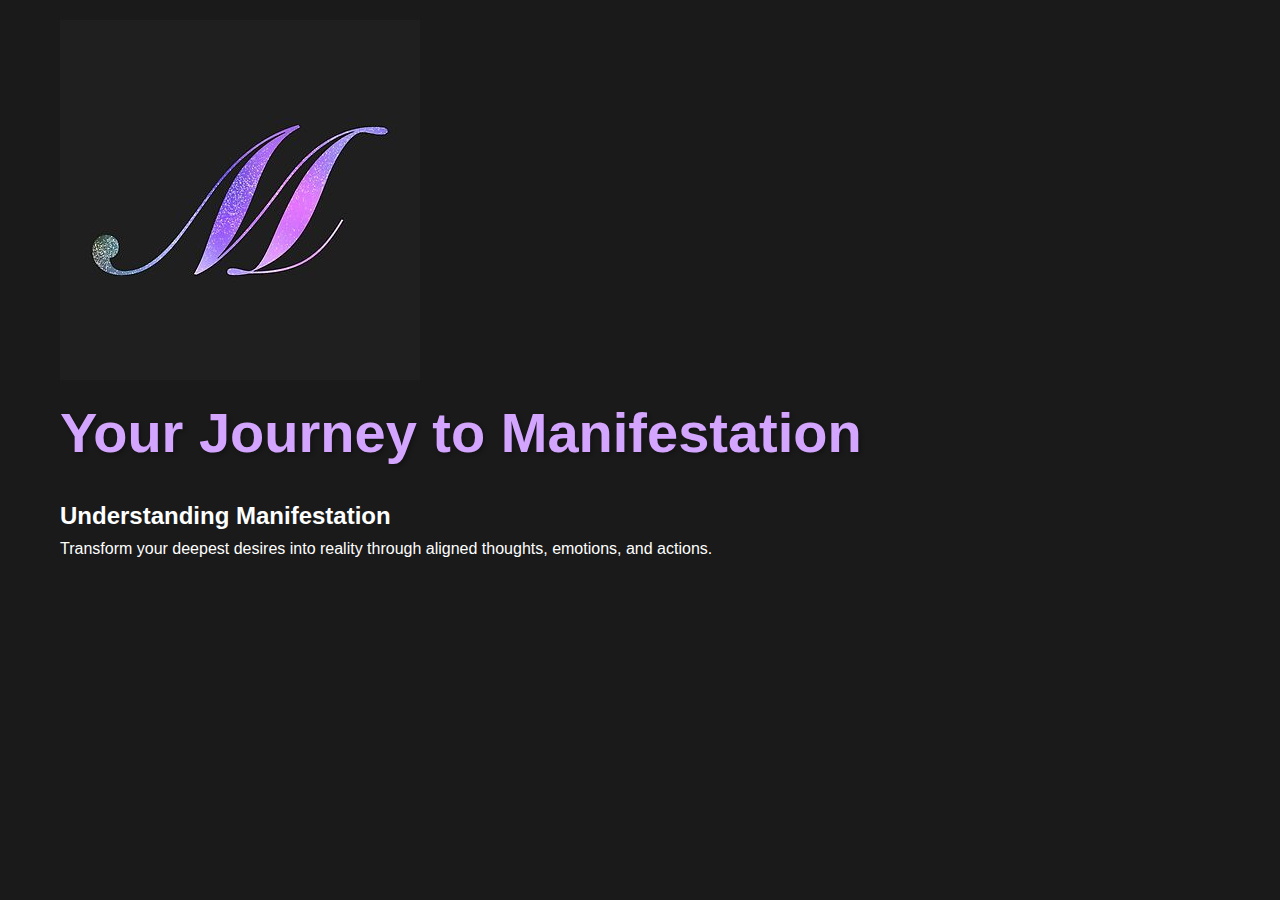
==== manifestation-guide.html @ c3dd140d "Create manifestation-guide.html" ====
<!DOCTYPE html>
<html lang="en">
<head>
    <meta charset="UTF-8">
    <meta name="viewport" content="width=device-width, initial-scale=1.0">
    <title>Manifestation Guide | Mindshift</title>
    <link rel="stylesheet" href="styles.css">
</head>
<body>
    <div class="container guide-container">
        <nav>
            <a href="index.html"><img src="logo.png" alt="Mindshift Logo" class="logo-small"></a>
        </nav>
        <main class="guide-content">
            <h1>Your Journey to Manifestation</h1>
            <div class="guide-sections">
                <section>
                    <h2>Understanding Manifestation</h2>
                    <p>Transform your deepest desires into reality through aligned thoughts, emotions, and actions.</p>
                </section>
            </div>
        </main>
    </div>
</body>
</html>
---- styles.css ----
:root {
    --primary-color: #d4a5ff;
    --secondary-color: #b38bff;
    --dark-bg: #1a1a1a;
    --text-color: #ffffff;
}

* {
    margin: 0;
    padding: 0;
    box-sizing: border-box;
}

body {
    font-family: 'Arial', sans-serif;
    background-color: var(--dark-bg);
    color: var(--text-color);
    line-height: 1.6;
}

.container {
    max-width: 1200px;
    margin: 0 auto;
    padding: 20px;
}

header {
    text-align: center;
    padding: 20px 0;
}

.logo {
    width: 120px;
    height: auto;
    transition: transform 0.3s ease;
}

.logo:hover {
    transform: scale(1.1);
}

.hero-section {
    position: relative;
    text-align: center;
    margin-top: 40px;
}

.banner {
    width: 100%;
    max-width: 1000px;
    border-radius: 15px;
    box-shadow: 0 4px 20px rgba(212, 165, 255, 0.3);
}

.hero-content {
    margin-top: 40px;
}

h1 {
    font-size: 3.5em;
    color: var(--primary-color);
    margin-bottom: 20px;
    text-shadow: 2px 2px 4px rgba(0, 0, 0, 0.3);
}

.tagline {
    font-size: 1.8em;
    color: var(--secondary-color);
    margin-bottom: 30px;
}

#cta-button {
    background: linear-gradient(135deg, var(--primary-color), var(--secondary-color));
    color: var(--dark-bg);
    border: none;
    padding: 15px 40px;
    font-size: 1.2em;
    border-radius: 25px;
    cursor: pointer;
    transition: all 0.3s ease;
    box-shadow: 0 4px 15px rgba(212, 165, 255, 0.4);
}

#cta-button:hover {
    transform: translateY(-3px);
    box-shadow: 0 6px 20px rgba(212, 165, 255, 0.6);
}

@media (max-width: 768px) {
    h1 {
        font-size: 2.5em;
    }
    
    .tagline {
        font-size: 1.4em;
    }
    
    #cta-button {
        padding: 12px 30px;
        font-size: 1em;
    }
}
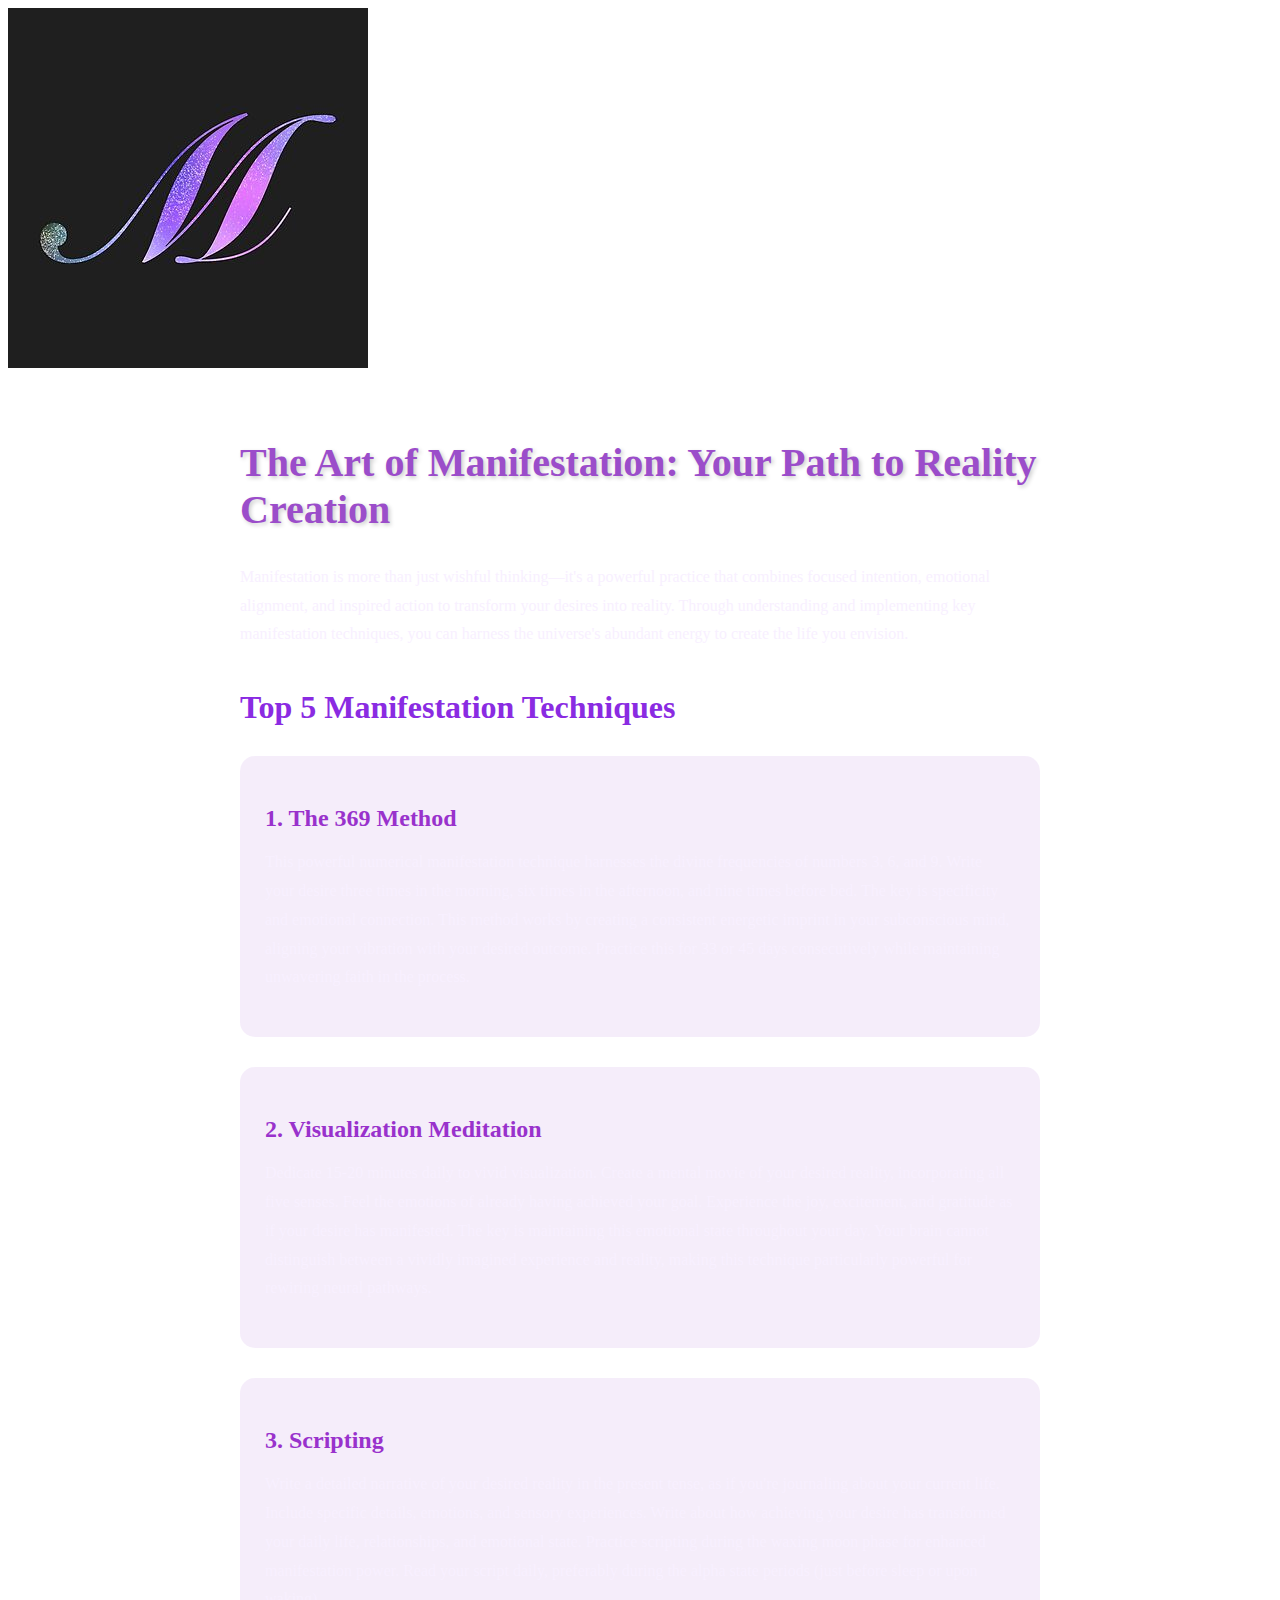
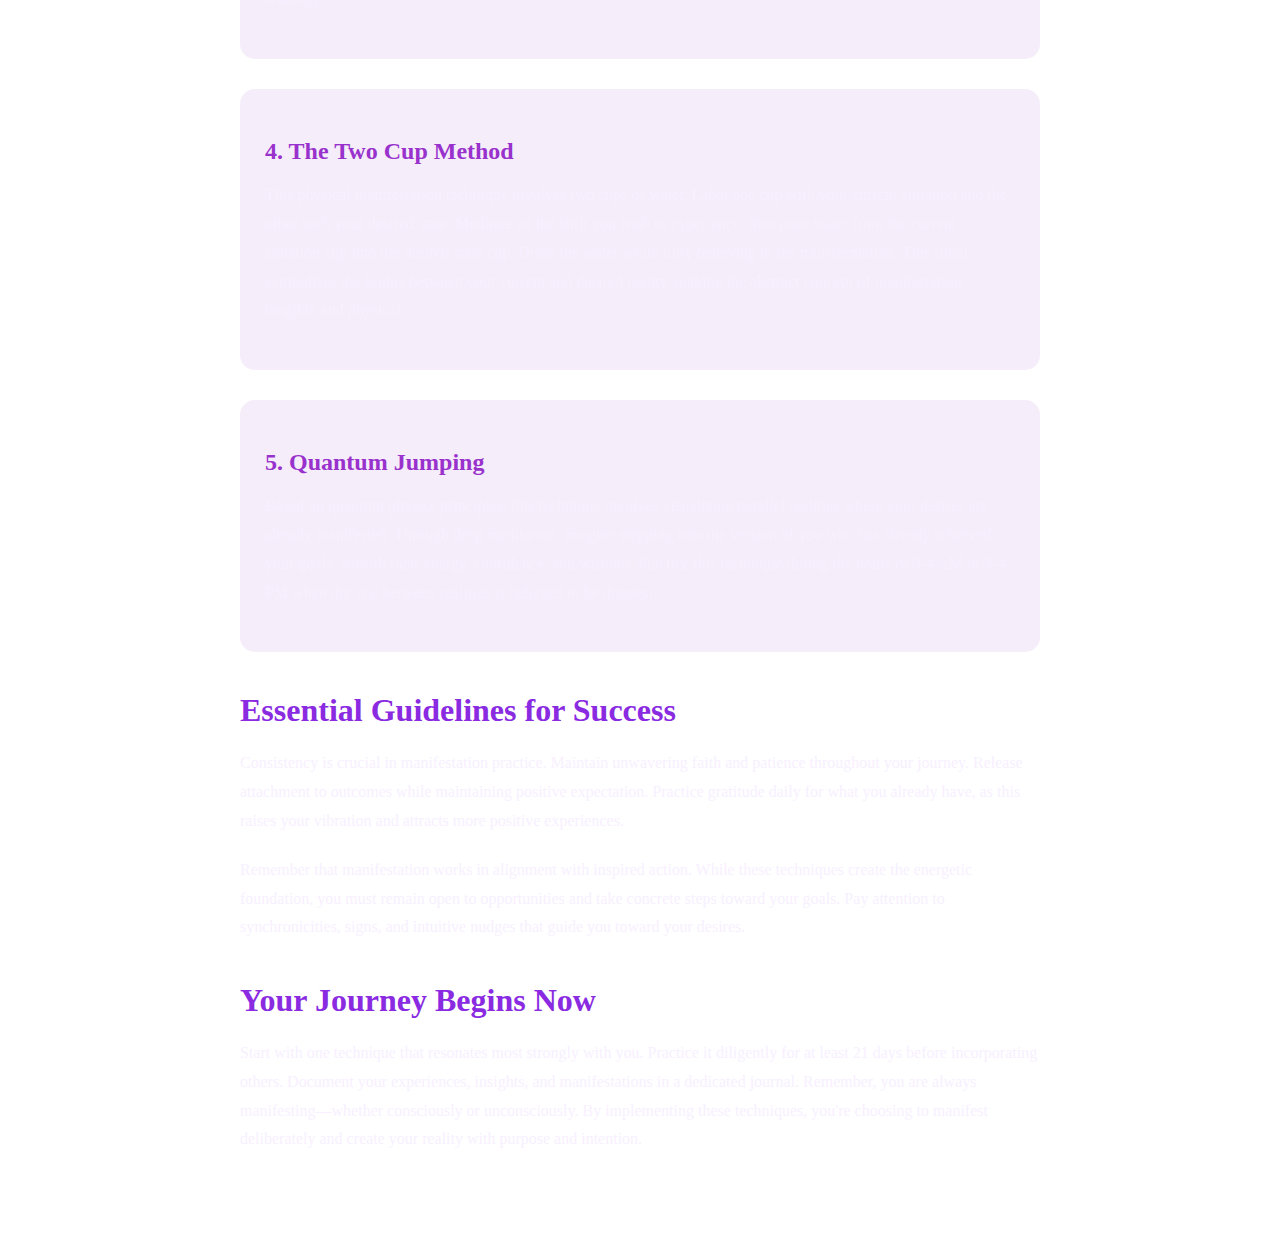
==== commit 04511e3e: "Update manifestation-guide.html" ====
--- a/manifestation-guide.html
+++ b/manifestation-guide.html
@@ -12,13 +12,52 @@
             <a href="index.html"><img src="logo.png" alt="Mindshift Logo" class="logo-small"></a>
         </nav>
         <main class="guide-content">
-            <h1>Your Journey to Manifestation</h1>
-            <div class="guide-sections">
-                <section>
-                    <h2>Understanding Manifestation</h2>
-                    <p>Transform your deepest desires into reality through aligned thoughts, emotions, and actions.</p>
-                </section>
-            </div>
+            <h1>The Art of Manifestation: Your Path to Reality Creation</h1>
+
+            <section class="intro">
+                <p>Manifestation is more than just wishful thinking—it's a powerful practice that combines focused intention, emotional alignment, and inspired action to transform your desires into reality. Through understanding and implementing key manifestation techniques, you can harness the universe's abundant energy to create the life you envision.</p>
+            </section>
+
+            <section class="techniques">
+                <h2>Top 5 Manifestation Techniques</h2>
+
+                <div class="technique">
+                    <h3>1. The 369 Method</h3>
+                    <p>This powerful numerical manifestation technique harnesses the divine frequencies of numbers 3, 6, and 9. Write your desire three times in the morning, six times in the afternoon, and nine times before bed. The key is specificity and emotional connection. This method works by creating a consistent energetic imprint in your subconscious mind, aligning your vibration with your desired outcome. Practice this for 33 or 45 days consecutively while maintaining unwavering faith in the process.</p>
+                </div>
+
+                <div class="technique">
+                    <h3>2. Visualization Meditation</h3>
+                    <p>Dedicate 15-20 minutes daily to vivid visualization. Create a mental movie of your desired reality, incorporating all five senses. Feel the emotions of already having achieved your goal. Experience the joy, excitement, and gratitude as if your desire has manifested. The key is maintaining this emotional state throughout your day. Your brain cannot distinguish between a vividly imagined experience and reality, making this technique particularly powerful for rewiring neural pathways.</p>
+                </div>
+
+                <div class="technique">
+                    <h3>3. Scripting</h3>
+                    <p>Write a detailed narrative of your desired reality in the present tense, as if you're journaling about your current life. Include specific details, emotions, and sensory experiences. Write about how achieving your desire has transformed your daily life, relationships, and emotional state. Practice scripting during the waxing moon phase for enhanced manifestation power. Read your script daily, preferably during the alpha state periods (just before sleep or upon waking).</p>
+                </div>
+
+                <div class="technique">
+                    <h3>4. The Two Cup Method</h3>
+                    <p>This physical manifestation technique involves two cups of water. Label one cup with your current situation and the other with your desired state. Meditate on the shift you wish to experience, then pour water from the current situation cup into the desired state cup. Drink the water while fully believing in the transformation. This ritual symbolizes the bridge between your current and desired reality, making the abstract concept of manifestation tangible and physical.</p>
+                </div>
+
+                <div class="technique">
+                    <h3>5. Quantum Jumping</h3>
+                    <p>Based on quantum physics principles, this technique involves visualizing parallel realities where your desires are already manifested. Through deep meditation, imagine stepping into the version of you who has already achieved your goals. Absorb their energy, confidence, and wisdom. Practice this technique during the hours of 3-4 AM or 3-4 PM when the veil between realities is believed to be thinnest.</p>
+                </div>
+            </section>
+
+            <section class="implementation">
+                <h2>Essential Guidelines for Success</h2>
+                <p>Consistency is crucial in manifestation practice. Maintain unwavering faith and patience throughout your journey. Release attachment to outcomes while maintaining positive expectation. Practice gratitude daily for what you already have, as this raises your vibration and attracts more positive experiences.</p>
+
+                <p>Remember that manifestation works in alignment with inspired action. While these techniques create the energetic foundation, you must remain open to opportunities and take concrete steps toward your goals. Pay attention to synchronicities, signs, and intuitive nudges that guide you toward your desires.</p>
+            </section>
+
+            <section class="conclusion">
+                <h2>Your Journey Begins Now</h2>
+                <p>Start with one technique that resonates most strongly with you. Practice it diligently for at least 21 days before incorporating others. Document your experiences, insights, and manifestations in a dedicated journal. Remember, you are always manifesting—whether consciously or unconsciously. By implementing these techniques, you're choosing to manifest deliberately and create your reality with purpose and intention.</p>
+            </section>
         </main>
     </div>
 </body>
--- a/styles.css
+++ b/styles.css
@@ -1,102 +1,47 @@
-:root {
-    --primary-color: #d4a5ff;
-    --secondary-color: #b38bff;
-    --dark-bg: #1a1a1a;
-    --text-color: #ffffff;
+.guide-content {
+    max-width: 800px;
+    margin: 0 auto;
+    padding: 40px 20px;
 }
 
-* {
-    margin: 0;
-    padding: 0;
-    box-sizing: border-box;
+.guide-content h1 {
+    color: #9b4dca; /* Deep purple for main heading */
+    font-size: 2.5em;
+    margin-bottom: 30px;
+    text-shadow: 2px 2px 4px rgba(0, 0, 0, 0.2);
 }
 
-body {
-    font-family: 'Arial', sans-serif;
-    background-color: var(--dark-bg);
-    color: var(--text-color);
-    line-height: 1.6;
+.guide-content h2 {
+    color: #8a2be2; /* Deeper purple for section headings */
+    font-size: 2em;
+    margin: 40px 0 20px;
 }
 
-.container {
-    max-width: 1200px;
-    margin: 0 auto;
-    padding: 20px;
+.technique h3 {
+    color: #9932cc; /* Rich purple for technique headings */
+    font-size: 1.5em;
+    margin-bottom: 15px;
 }
 
-header {
-    text-align: center;
-    padding: 20px 0;
+.guide-content p {
+    color: #f8f0ff; /* Very light purple-white for main text */
+    line-height: 1.8;
+    margin-bottom: 20px;
 }
 
-.logo {
-    width: 120px;
-    height: auto;
+.technique {
+    background: rgba(155, 77, 202, 0.1); /* Light purple background */
+    border-radius: 15px;
+    padding: 25px;
+    margin: 30px 0;
     transition: transform 0.3s ease;
 }
 
-.logo:hover {
-    transform: scale(1.1);
+.technique:hover {
+    transform: translateX(10px);
+    background: rgba(155, 77, 202, 0.15); /* Slightly darker on hover */
 }
 
-.hero-section {
-    position: relative;
-    text-align: center;
-    margin-top: 40px;
+section {
+    margin-bottom: 40px;
 }
-
-.banner {
-    width: 100%;
-    max-width: 1000px;
-    border-radius: 15px;
-    box-shadow: 0 4px 20px rgba(212, 165, 255, 0.3);
-}
-
-.hero-content {
-    margin-top: 40px;
-}
-
-h1 {
-    font-size: 3.5em;
-    color: var(--primary-color);
-    margin-bottom: 20px;
-    text-shadow: 2px 2px 4px rgba(0, 0, 0, 0.3);
-}
-
-.tagline {
-    font-size: 1.8em;
-    color: var(--secondary-color);
-    margin-bottom: 30px;
-}
-
-#cta-button {
-    background: linear-gradient(135deg, var(--primary-color), var(--secondary-color));
-    color: var(--dark-bg);
-    border: none;
-    padding: 15px 40px;
-    font-size: 1.2em;
-    border-radius: 25px;
-    cursor: pointer;
-    transition: all 0.3s ease;
-    box-shadow: 0 4px 15px rgba(212, 165, 255, 0.4);
-}
-
-#cta-button:hover {
-    transform: translateY(-3px);
-    box-shadow: 0 6px 20px rgba(212, 165, 255, 0.6);
-}
-
-@media (max-width: 768px) {
-    h1 {
-        font-size: 2.5em;
-    }
-    
-    .tagline {
-        font-size: 1.4em;
-    }
-    
-    #cta-button {
-        padding: 12px 30px;
-        font-size: 1em;
-    }
-}
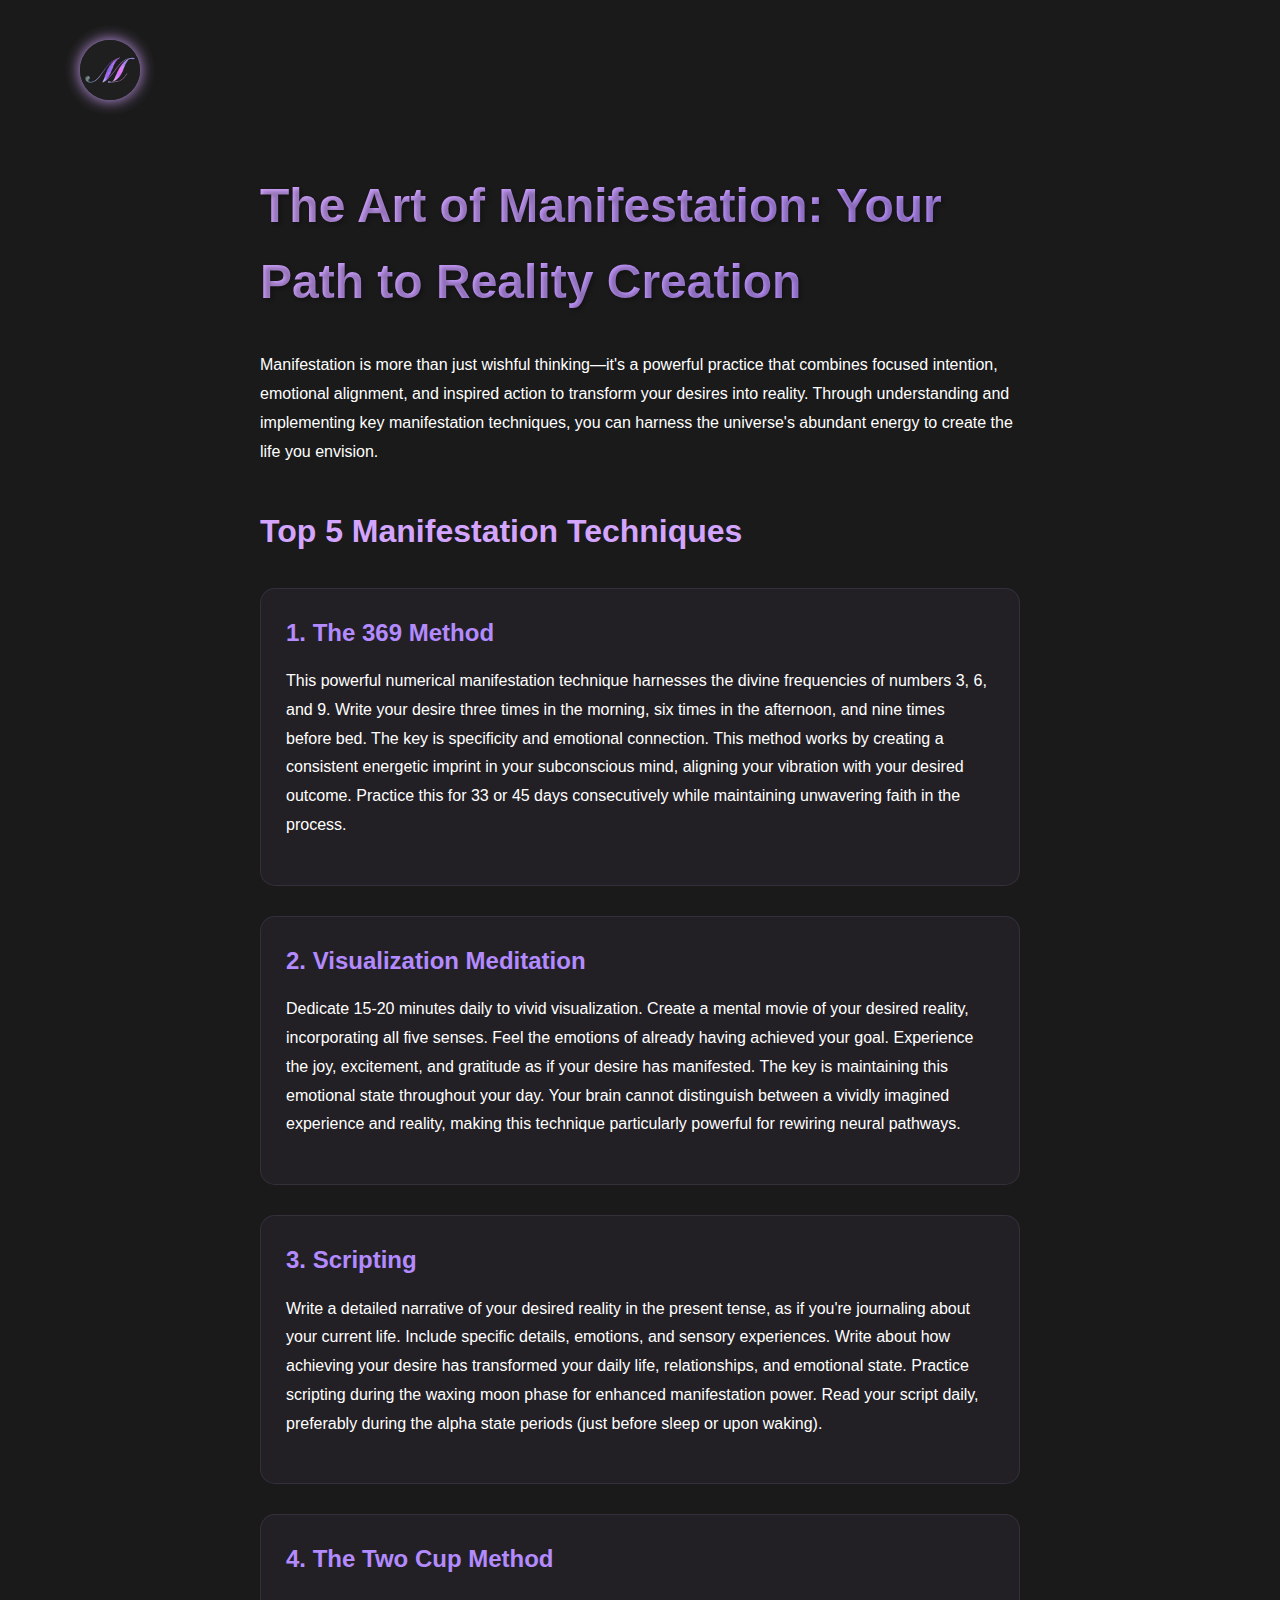
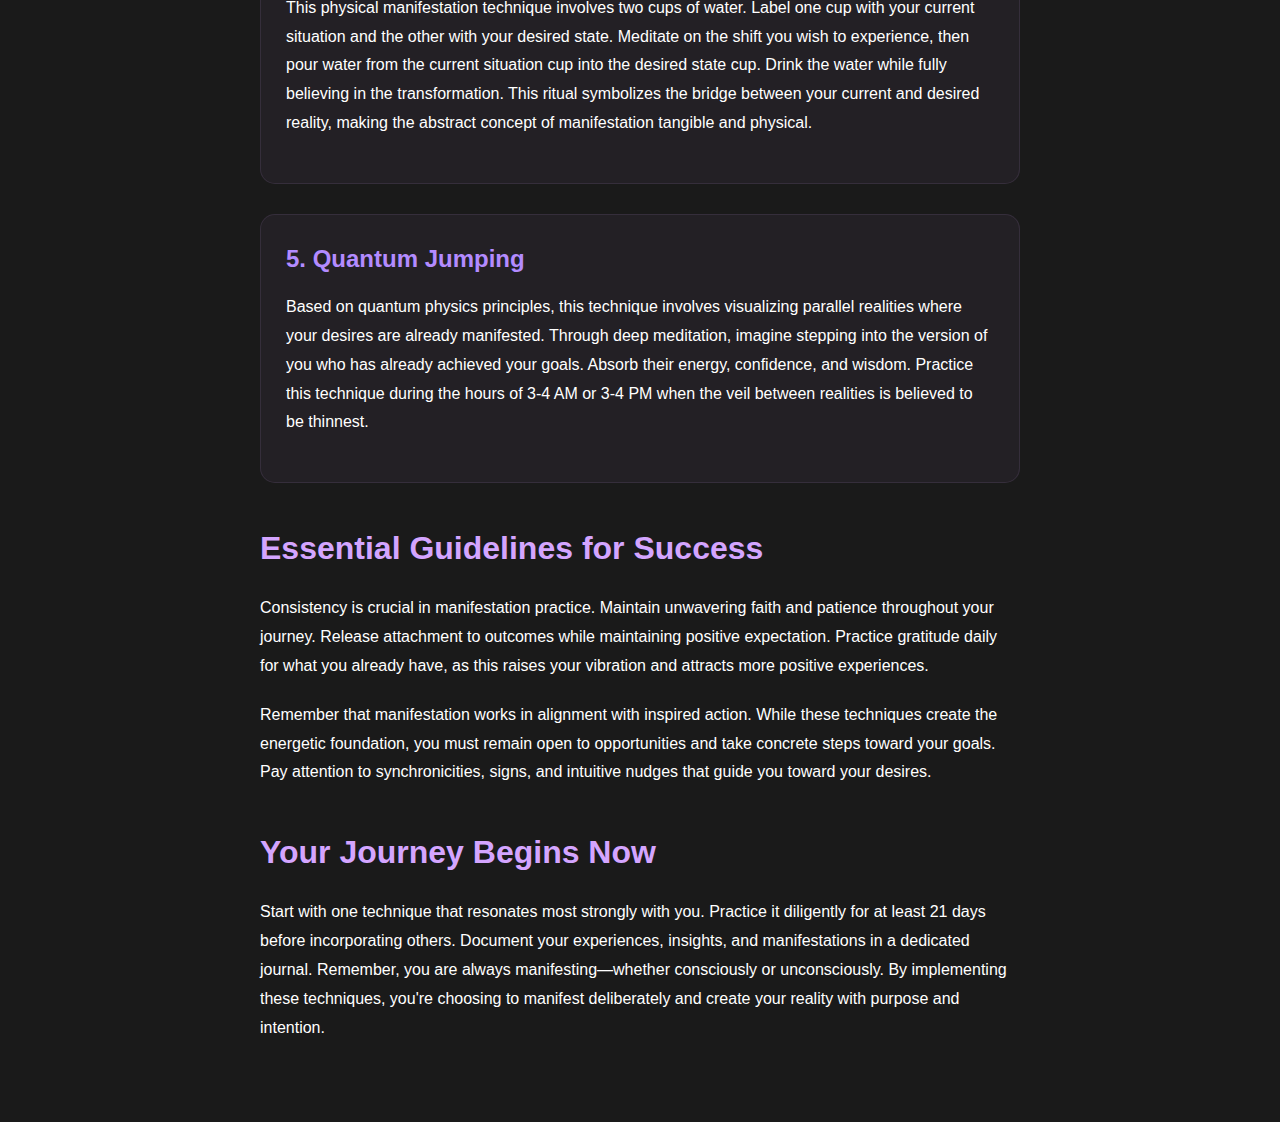
==== commit b9bab94b: "Update manifestation-guide.html" ====
--- a/manifestation-guide.html
+++ b/manifestation-guide.html
@@ -4,6 +4,7 @@
     <meta charset="UTF-8">
     <meta name="viewport" content="width=device-width, initial-scale=1.0">
     <title>Manifestation Guide | Mindshift</title>
+    <link rel="icon" type="image/x-icon" href="favicon.ico">
     <link rel="stylesheet" href="styles.css">
 </head>
 <body>
--- a/styles.css
+++ b/styles.css
@@ -1,3 +1,113 @@
+:root {
+    --primary-color: #d4a5ff;
+    --secondary-color: #b38bff;
+    --dark-bg: #1a1a1a;
+    --text-color: #ffffff;
+}
+
+* {
+    margin: 0;
+    padding: 0;
+    box-sizing: border-box;
+}
+
+body {
+    font-family: 'Arial', sans-serif;
+    background-color: var(--dark-bg);
+    color: var(--text-color);
+    line-height: 1.6;
+}
+
+.container {
+    max-width: 1200px;
+    margin: 0 auto;
+    padding: 20px;
+}
+
+header {
+    text-align: center;
+    padding: 20px 0;
+}
+
+.logo {
+    width: 120px;
+    height: auto;
+    transition: transform 0.3s ease;
+}
+
+.logo:hover {
+    transform: scale(1.1);
+}
+
+.hero-section {
+    position: relative;
+    text-align: center;
+    margin-top: 40px;
+}
+
+.banner {
+    width: 100%;
+    max-width: 1000px;
+    border-radius: 15px;
+    box-shadow: 0 4px 20px rgba(212, 165, 255, 0.3);
+}
+
+.hero-content {
+    margin-top: 40px;
+}
+
+h1 {
+    font-size: 3.5em;
+    color: var(--primary-color);
+    margin-bottom: 20px;
+    text-shadow: 2px 2px 4px rgba(0, 0, 0, 0.3);
+}
+
+.tagline {
+    font-size: 1.8em;
+    color: var(--secondary-color);
+    margin-bottom: 30px;
+}
+
+#cta-button {
+    background: linear-gradient(135deg, var(--primary-color), var(--secondary-color));
+    color: var(--dark-bg);
+    border: none;
+    padding: 15px 40px;
+    font-size: 1.2em;
+    border-radius: 25px;
+    cursor: pointer;
+    transition: all 0.3s ease;
+    box-shadow: 0 4px 15px rgba(212, 165, 255, 0.4);
+}
+
+#cta-button:hover {
+    transform: translateY(-3px);
+    box-shadow: 0 6px 20px rgba(212, 165, 255, 0.6);
+}
+
+@media (max-width: 768px) {
+    h1 {
+        font-size: 2.5em;
+    }
+    
+    .tagline {
+        font-size: 1.4em;
+    }
+    
+    #cta-button {
+        padding: 12px 30px;
+        font-size: 1em;
+    }
+}
+/* Add these styles to your existing CSS file */
+
+/* Guide page specific styles */
+.guide-container {
+    background-color: var(--dark-bg);
+    min-height: 100vh;
+}
+
 .guide-content {
     max-width: 800px;
     margin: 0 auto;
@@ -5,43 +115,104 @@
 }
 
 .guide-content h1 {
-    color: #9b4dca; /* Deep purple for main heading */
-    font-size: 2.5em;
+    font-size: 3em;
+    background: linear-gradient(135deg, var(--primary-color), var(--secondary-color));
+    -webkit-background-clip: text;
+    -webkit-text-fill-color: transparent;
     margin-bottom: 30px;
-    text-shadow: 2px 2px 4px rgba(0, 0, 0, 0.2);
+    text-shadow: 2px 2px 4px rgba(0, 0, 0, 0.3);
 }
 
 .guide-content h2 {
-    color: #8a2be2; /* Deeper purple for section headings */
+    color: var(--primary-color);
     font-size: 2em;
     margin: 40px 0 20px;
 }
 
-.technique h3 {
-    color: #9932cc; /* Rich purple for technique headings */
+.guide-content h3 {
+    color: var(--secondary-color);
     font-size: 1.5em;
     margin-bottom: 15px;
 }
 
 .guide-content p {
-    color: #f8f0ff; /* Very light purple-white for main text */
+    color: var(--text-color);
+    font-family: 'Quicksand', 'Arial', sans-serif;
     line-height: 1.8;
     margin-bottom: 20px;
 }
 
 .technique {
-    background: rgba(155, 77, 202, 0.1); /* Light purple background */
+    background: rgba(212, 165, 255, 0.05);
     border-radius: 15px;
     padding: 25px;
     margin: 30px 0;
     transition: transform 0.3s ease;
+    border: 1px solid rgba(212, 165, 255, 0.1);
 }
 
 .technique:hover {
     transform: translateX(10px);
-    background: rgba(155, 77, 202, 0.15); /* Slightly darker on hover */
-}
-
-section {
-    margin-bottom: 40px;
-}
+    background: rgba(212, 165, 255, 0.08);
+}
+
+.logo-small {
+    width: 60px;
+    height: 60px;
+    border-radius: 50%;
+    margin: 20px;
+    transition: transform 0.3s ease;
+    box-shadow: 0 0 15px var(--primary-color);
+}
+
+.logo-small:hover {
+    transform: scale(1.1);
+    box-shadow: 0 0 25px var(--secondary-color);
+}
+
+/* Add this in the head of your HTML for the girly font */
+@import url('https://fonts.googleapis.com/css2?family=Quicksand:wght@300;400;500;600&display=swap');
+
+/* Modified logo styles */
+.logo {
+    width: 120px;
+    height: 120px;
+    border-radius: 50%;
+    object-fit: cover;
+    transition: all 0.3s ease;
+    box-shadow: 0 0 20px var(--primary-color);
+    animation: logoGlow 2s infinite alternate;
+}
+
+.logo:hover {
+    transform: scale(1.1);
+    box-shadow: 0 0 30px var(--secondary-color);
+}
+
+/* Modified banner styles */
+.banner {
+    width: 100%;
+    max-width: 1000px;
+    border-radius: 15px;
+    box-shadow: 0 0 25px var(--primary-color);
+    animation: bannerGlow 2s infinite alternate;
+}
+
+/* Add these new animations */
+@keyframes logoGlow {
+    from {
+        box-shadow: 0 0 20px var(--primary-color);
+    }
+    to {
+        box-shadow: 0 0 35px var(--secondary-color);
+    }
+}
+
+@keyframes bannerGlow {
+    from {
+        box-shadow: 0 0 25px var(--primary-color);
+    }
+    to {
+        box-shadow: 0 0 40px var(--secondary-color);
+    }
+}
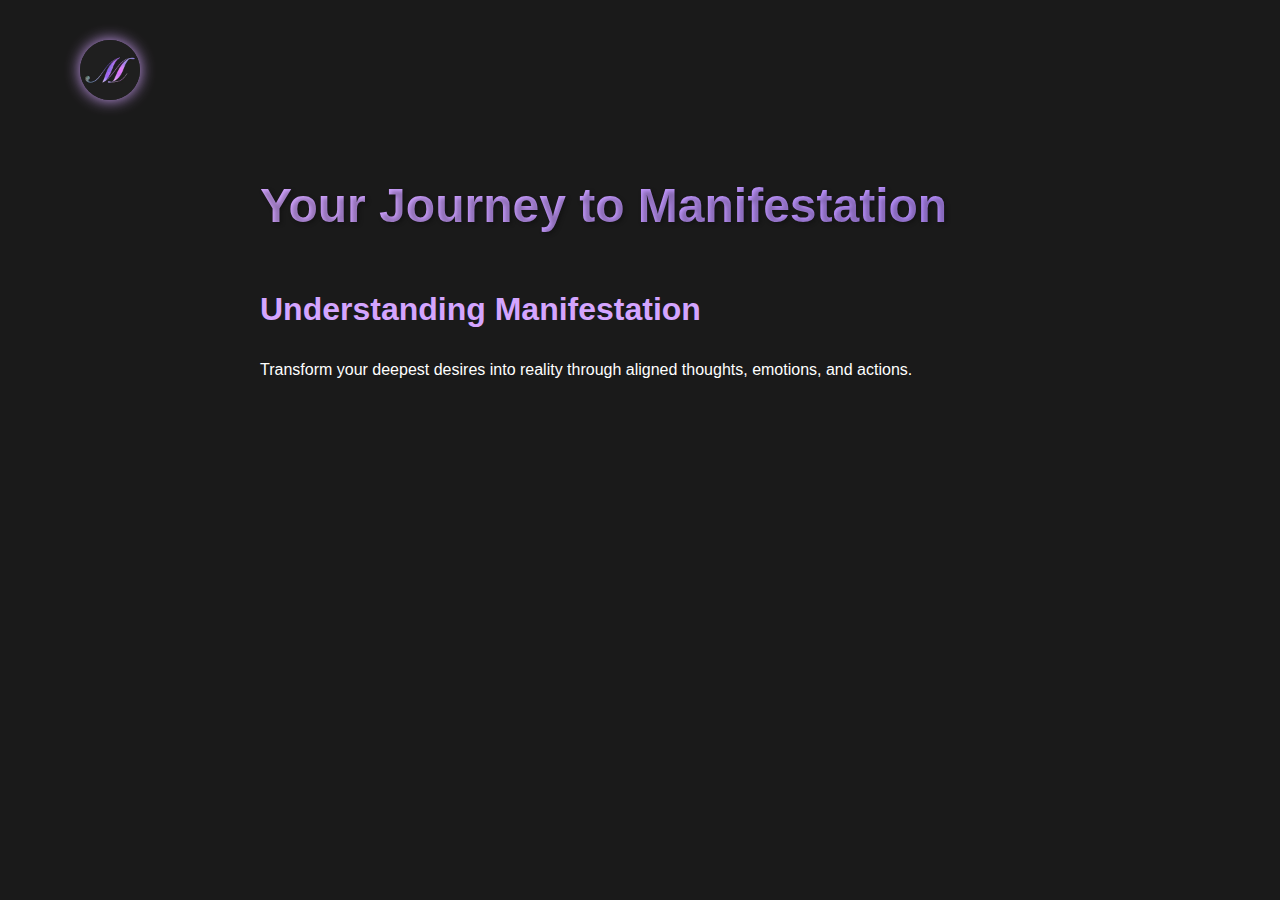
==== commit d4a6eb68: "Update manifestation-guide.html" ====
--- a/manifestation-guide.html
+++ b/manifestation-guide.html
@@ -13,52 +13,13 @@
             <a href="index.html"><img src="logo.png" alt="Mindshift Logo" class="logo-small"></a>
         </nav>
         <main class="guide-content">
-            <h1>The Art of Manifestation: Your Path to Reality Creation</h1>
-
-            <section class="intro">
-                <p>Manifestation is more than just wishful thinking—it's a powerful practice that combines focused intention, emotional alignment, and inspired action to transform your desires into reality. Through understanding and implementing key manifestation techniques, you can harness the universe's abundant energy to create the life you envision.</p>
-            </section>
-
-            <section class="techniques">
-                <h2>Top 5 Manifestation Techniques</h2>
-
-                <div class="technique">
-                    <h3>1. The 369 Method</h3>
-                    <p>This powerful numerical manifestation technique harnesses the divine frequencies of numbers 3, 6, and 9. Write your desire three times in the morning, six times in the afternoon, and nine times before bed. The key is specificity and emotional connection. This method works by creating a consistent energetic imprint in your subconscious mind, aligning your vibration with your desired outcome. Practice this for 33 or 45 days consecutively while maintaining unwavering faith in the process.</p>
-                </div>
-
-                <div class="technique">
-                    <h3>2. Visualization Meditation</h3>
-                    <p>Dedicate 15-20 minutes daily to vivid visualization. Create a mental movie of your desired reality, incorporating all five senses. Feel the emotions of already having achieved your goal. Experience the joy, excitement, and gratitude as if your desire has manifested. The key is maintaining this emotional state throughout your day. Your brain cannot distinguish between a vividly imagined experience and reality, making this technique particularly powerful for rewiring neural pathways.</p>
-                </div>
-
-                <div class="technique">
-                    <h3>3. Scripting</h3>
-                    <p>Write a detailed narrative of your desired reality in the present tense, as if you're journaling about your current life. Include specific details, emotions, and sensory experiences. Write about how achieving your desire has transformed your daily life, relationships, and emotional state. Practice scripting during the waxing moon phase for enhanced manifestation power. Read your script daily, preferably during the alpha state periods (just before sleep or upon waking).</p>
-                </div>
-
-                <div class="technique">
-                    <h3>4. The Two Cup Method</h3>
-                    <p>This physical manifestation technique involves two cups of water. Label one cup with your current situation and the other with your desired state. Meditate on the shift you wish to experience, then pour water from the current situation cup into the desired state cup. Drink the water while fully believing in the transformation. This ritual symbolizes the bridge between your current and desired reality, making the abstract concept of manifestation tangible and physical.</p>
-                </div>
-
-                <div class="technique">
-                    <h3>5. Quantum Jumping</h3>
-                    <p>Based on quantum physics principles, this technique involves visualizing parallel realities where your desires are already manifested. Through deep meditation, imagine stepping into the version of you who has already achieved your goals. Absorb their energy, confidence, and wisdom. Practice this technique during the hours of 3-4 AM or 3-4 PM when the veil between realities is believed to be thinnest.</p>
-                </div>
-            </section>
-
-            <section class="implementation">
-                <h2>Essential Guidelines for Success</h2>
-                <p>Consistency is crucial in manifestation practice. Maintain unwavering faith and patience throughout your journey. Release attachment to outcomes while maintaining positive expectation. Practice gratitude daily for what you already have, as this raises your vibration and attracts more positive experiences.</p>
-
-                <p>Remember that manifestation works in alignment with inspired action. While these techniques create the energetic foundation, you must remain open to opportunities and take concrete steps toward your goals. Pay attention to synchronicities, signs, and intuitive nudges that guide you toward your desires.</p>
-            </section>
-
-            <section class="conclusion">
-                <h2>Your Journey Begins Now</h2>
-                <p>Start with one technique that resonates most strongly with you. Practice it diligently for at least 21 days before incorporating others. Document your experiences, insights, and manifestations in a dedicated journal. Remember, you are always manifesting—whether consciously or unconsciously. By implementing these techniques, you're choosing to manifest deliberately and create your reality with purpose and intention.</p>
-            </section>
+            <h1>Your Journey to Manifestation</h1>
+            <div class="guide-sections">
+                <section>
+                    <h2>Understanding Manifestation</h2>
+                    <p>Transform your deepest desires into reality through aligned thoughts, emotions, and actions.</p>
+                </section>
+            </div>
         </main>
     </div>
 </body>
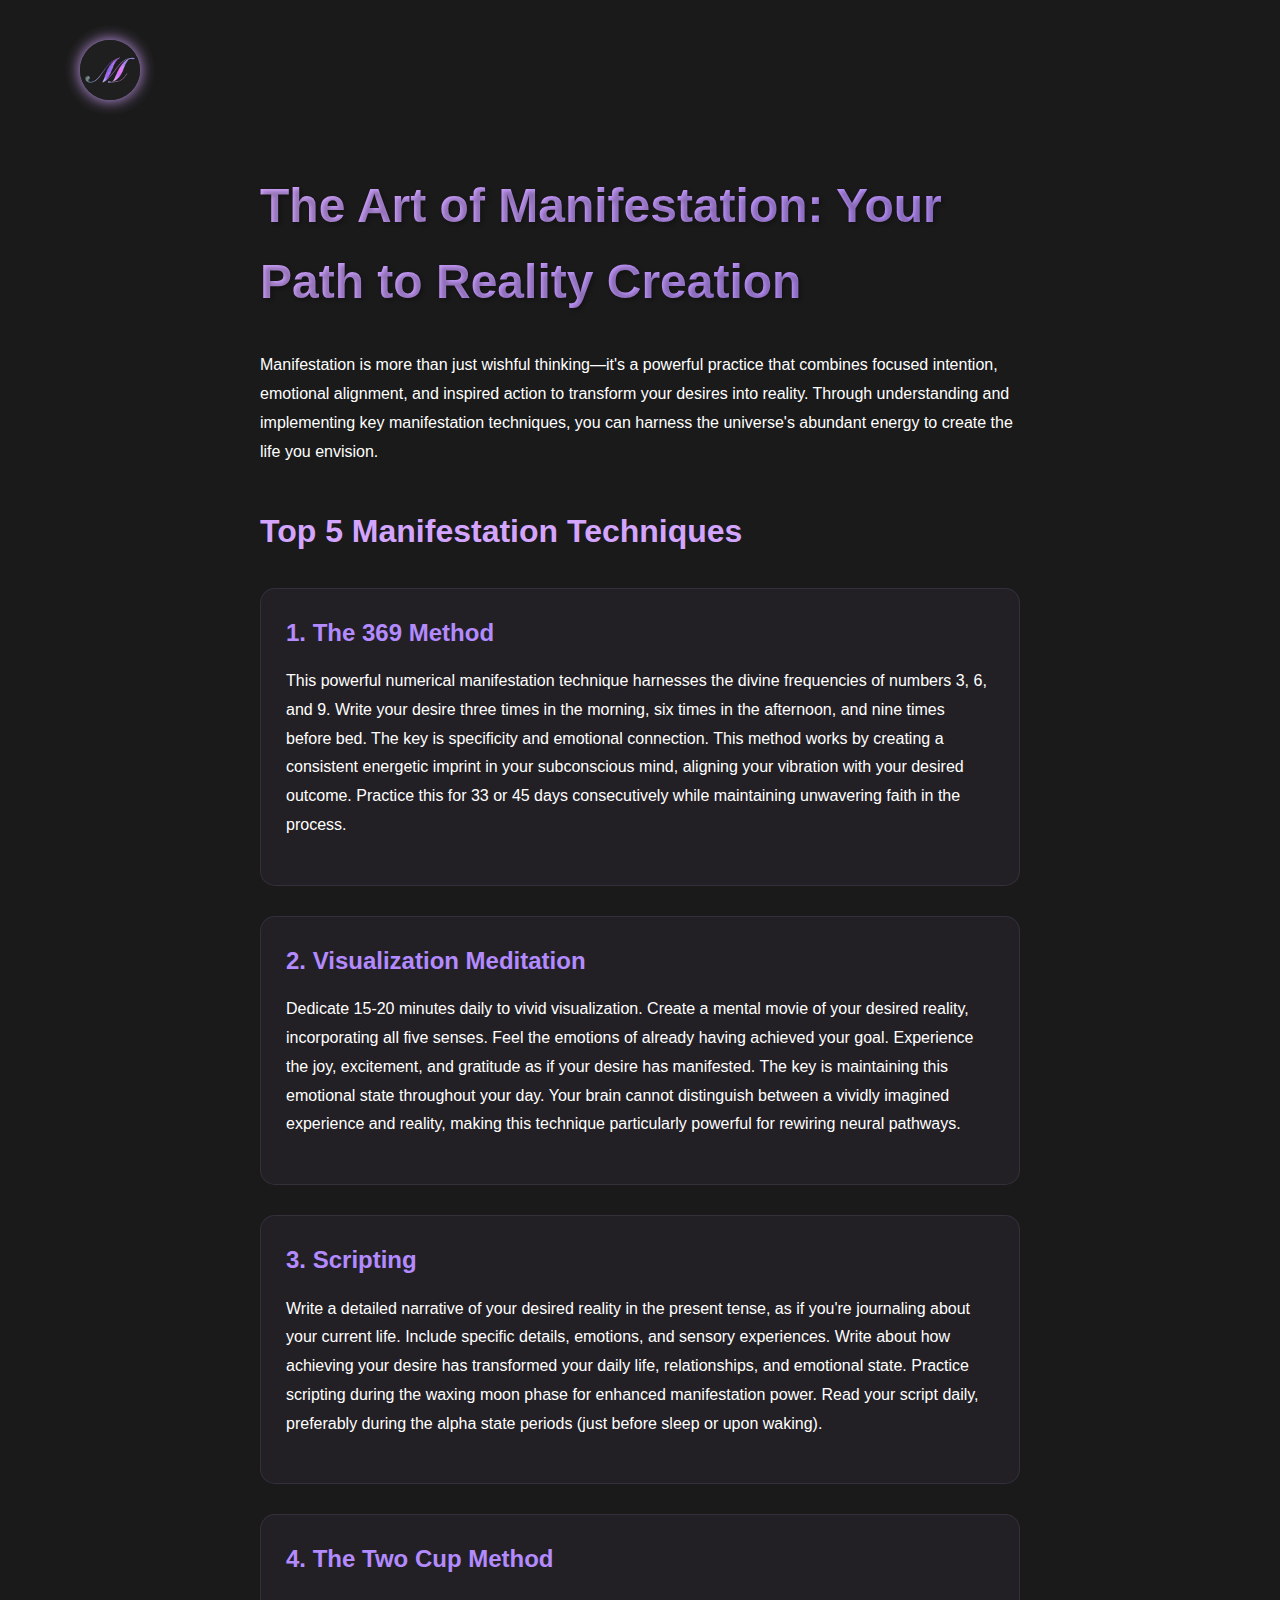
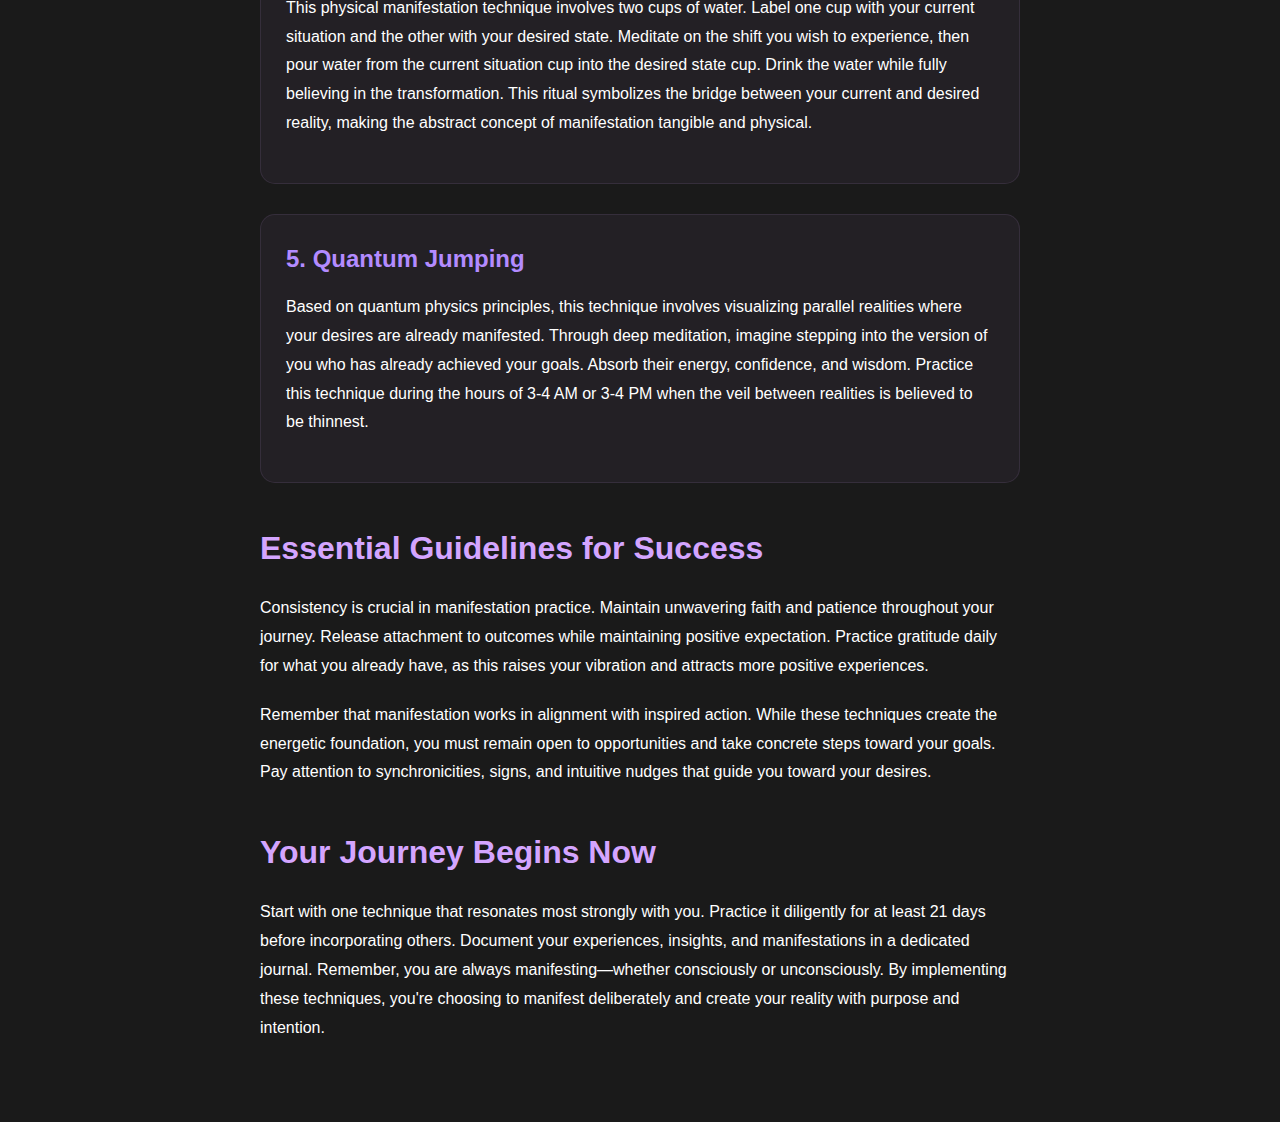
==== commit 0fe59c20: "Update manifestation-guide.html" ====
--- a/manifestation-guide.html
+++ b/manifestation-guide.html
@@ -13,13 +13,52 @@
             <a href="index.html"><img src="logo.png" alt="Mindshift Logo" class="logo-small"></a>
         </nav>
         <main class="guide-content">
-            <h1>Your Journey to Manifestation</h1>
-            <div class="guide-sections">
-                <section>
-                    <h2>Understanding Manifestation</h2>
-                    <p>Transform your deepest desires into reality through aligned thoughts, emotions, and actions.</p>
-                </section>
-            </div>
+            <h1>The Art of Manifestation: Your Path to Reality Creation</h1>
+
+            <section class="intro">
+                <p>Manifestation is more than just wishful thinking—it's a powerful practice that combines focused intention, emotional alignment, and inspired action to transform your desires into reality. Through understanding and implementing key manifestation techniques, you can harness the universe's abundant energy to create the life you envision.</p>
+            </section>
+
+            <section class="techniques">
+                <h2>Top 5 Manifestation Techniques</h2>
+
+                <div class="technique">
+                    <h3>1. The 369 Method</h3>
+                    <p>This powerful numerical manifestation technique harnesses the divine frequencies of numbers 3, 6, and 9. Write your desire three times in the morning, six times in the afternoon, and nine times before bed. The key is specificity and emotional connection. This method works by creating a consistent energetic imprint in your subconscious mind, aligning your vibration with your desired outcome. Practice this for 33 or 45 days consecutively while maintaining unwavering faith in the process.</p>
+                </div>
+
+                <div class="technique">
+                    <h3>2. Visualization Meditation</h3>
+                    <p>Dedicate 15-20 minutes daily to vivid visualization. Create a mental movie of your desired reality, incorporating all five senses. Feel the emotions of already having achieved your goal. Experience the joy, excitement, and gratitude as if your desire has manifested. The key is maintaining this emotional state throughout your day. Your brain cannot distinguish between a vividly imagined experience and reality, making this technique particularly powerful for rewiring neural pathways.</p>
+                </div>
+
+                <div class="technique">
+                    <h3>3. Scripting</h3>
+                    <p>Write a detailed narrative of your desired reality in the present tense, as if you're journaling about your current life. Include specific details, emotions, and sensory experiences. Write about how achieving your desire has transformed your daily life, relationships, and emotional state. Practice scripting during the waxing moon phase for enhanced manifestation power. Read your script daily, preferably during the alpha state periods (just before sleep or upon waking).</p>
+                </div>
+
+                <div class="technique">
+                    <h3>4. The Two Cup Method</h3>
+                    <p>This physical manifestation technique involves two cups of water. Label one cup with your current situation and the other with your desired state. Meditate on the shift you wish to experience, then pour water from the current situation cup into the desired state cup. Drink the water while fully believing in the transformation. This ritual symbolizes the bridge between your current and desired reality, making the abstract concept of manifestation tangible and physical.</p>
+                </div>
+
+                <div class="technique">
+                    <h3>5. Quantum Jumping</h3>
+                    <p>Based on quantum physics principles, this technique involves visualizing parallel realities where your desires are already manifested. Through deep meditation, imagine stepping into the version of you who has already achieved your goals. Absorb their energy, confidence, and wisdom. Practice this technique during the hours of 3-4 AM or 3-4 PM when the veil between realities is believed to be thinnest.</p>
+                </div>
+            </section>
+
+            <section class="implementation">
+                <h2>Essential Guidelines for Success</h2>
+                <p>Consistency is crucial in manifestation practice. Maintain unwavering faith and patience throughout your journey. Release attachment to outcomes while maintaining positive expectation. Practice gratitude daily for what you already have, as this raises your vibration and attracts more positive experiences.</p>
+
+                <p>Remember that manifestation works in alignment with inspired action. While these techniques create the energetic foundation, you must remain open to opportunities and take concrete steps toward your goals. Pay attention to synchronicities, signs, and intuitive nudges that guide you toward your desires.</p>
+            </section>
+
+            <section class="conclusion">
+                <h2>Your Journey Begins Now</h2>
+                <p>Start with one technique that resonates most strongly with you. Practice it diligently for at least 21 days before incorporating others. Document your experiences, insights, and manifestations in a dedicated journal. Remember, you are always manifesting—whether consciously or unconsciously. By implementing these techniques, you're choosing to manifest deliberately and create your reality with purpose and intention.</p>
+            </section>
         </main>
     </div>
 </body>
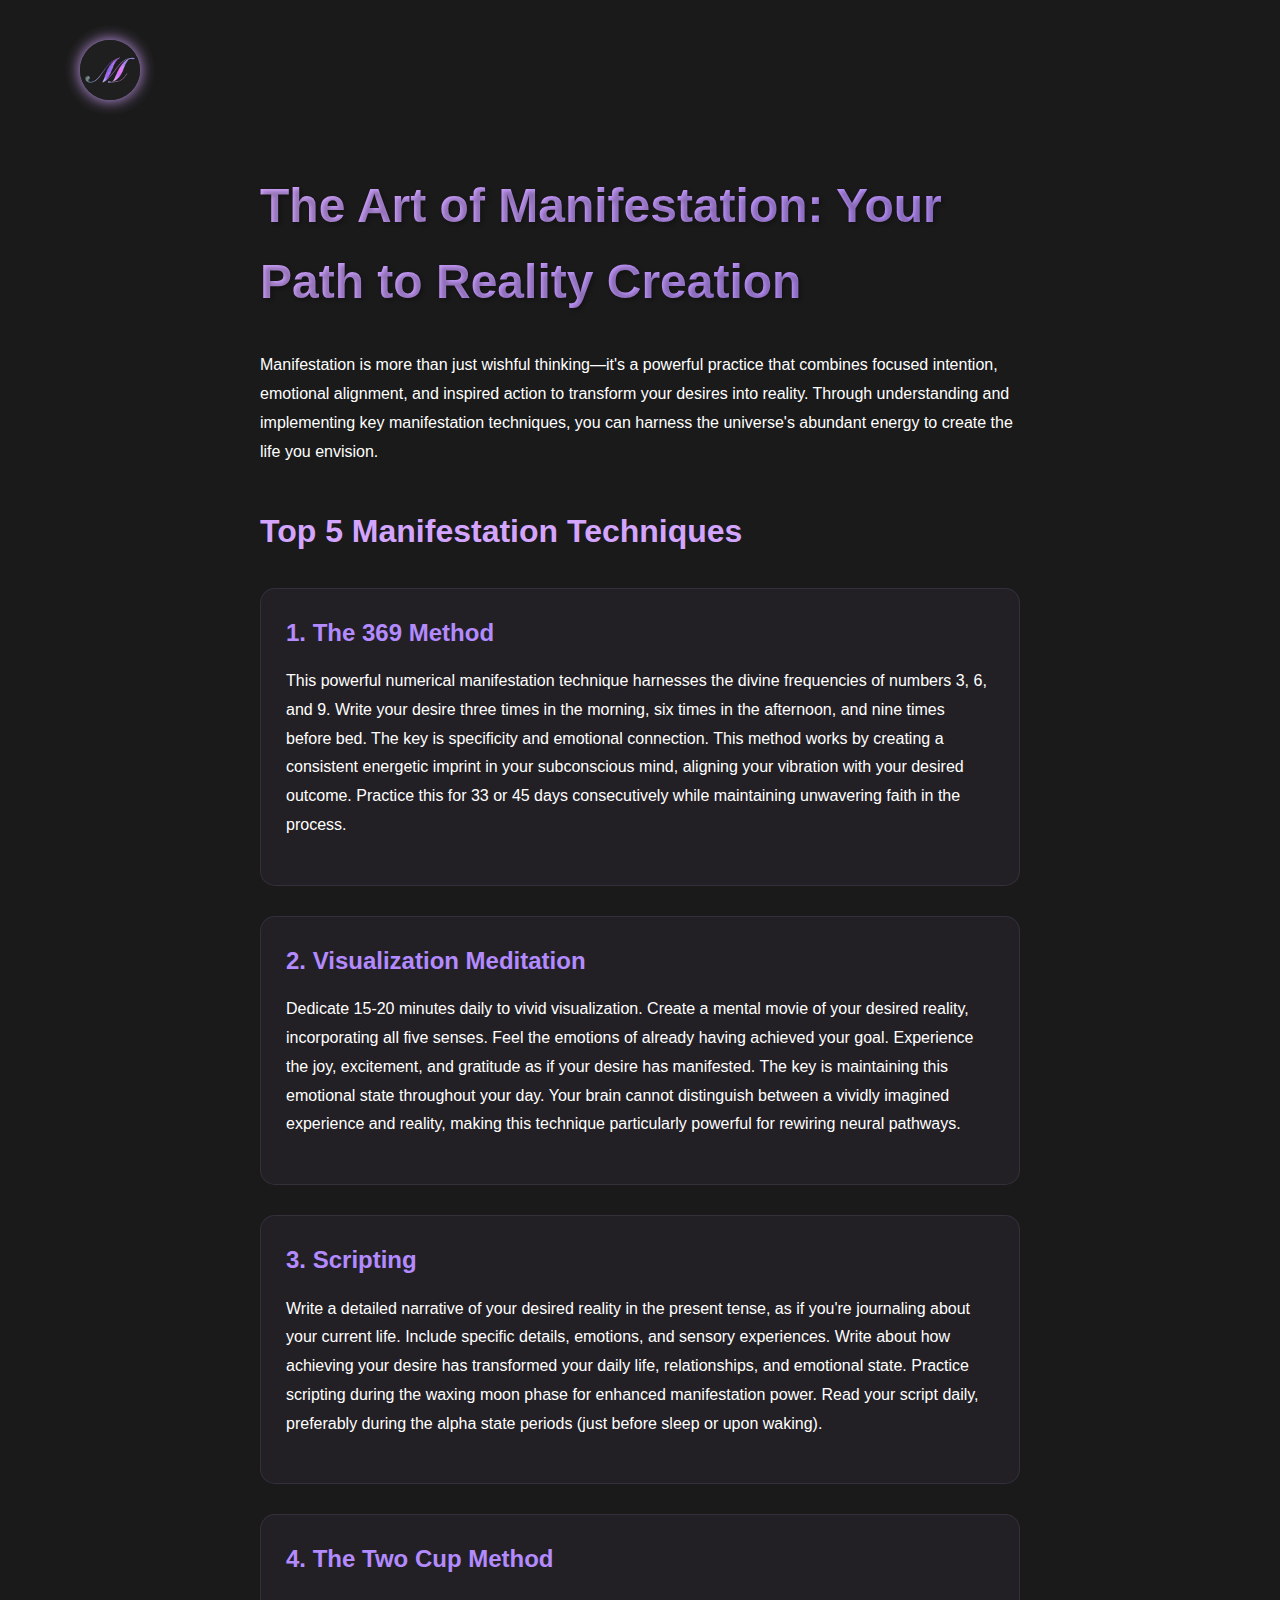
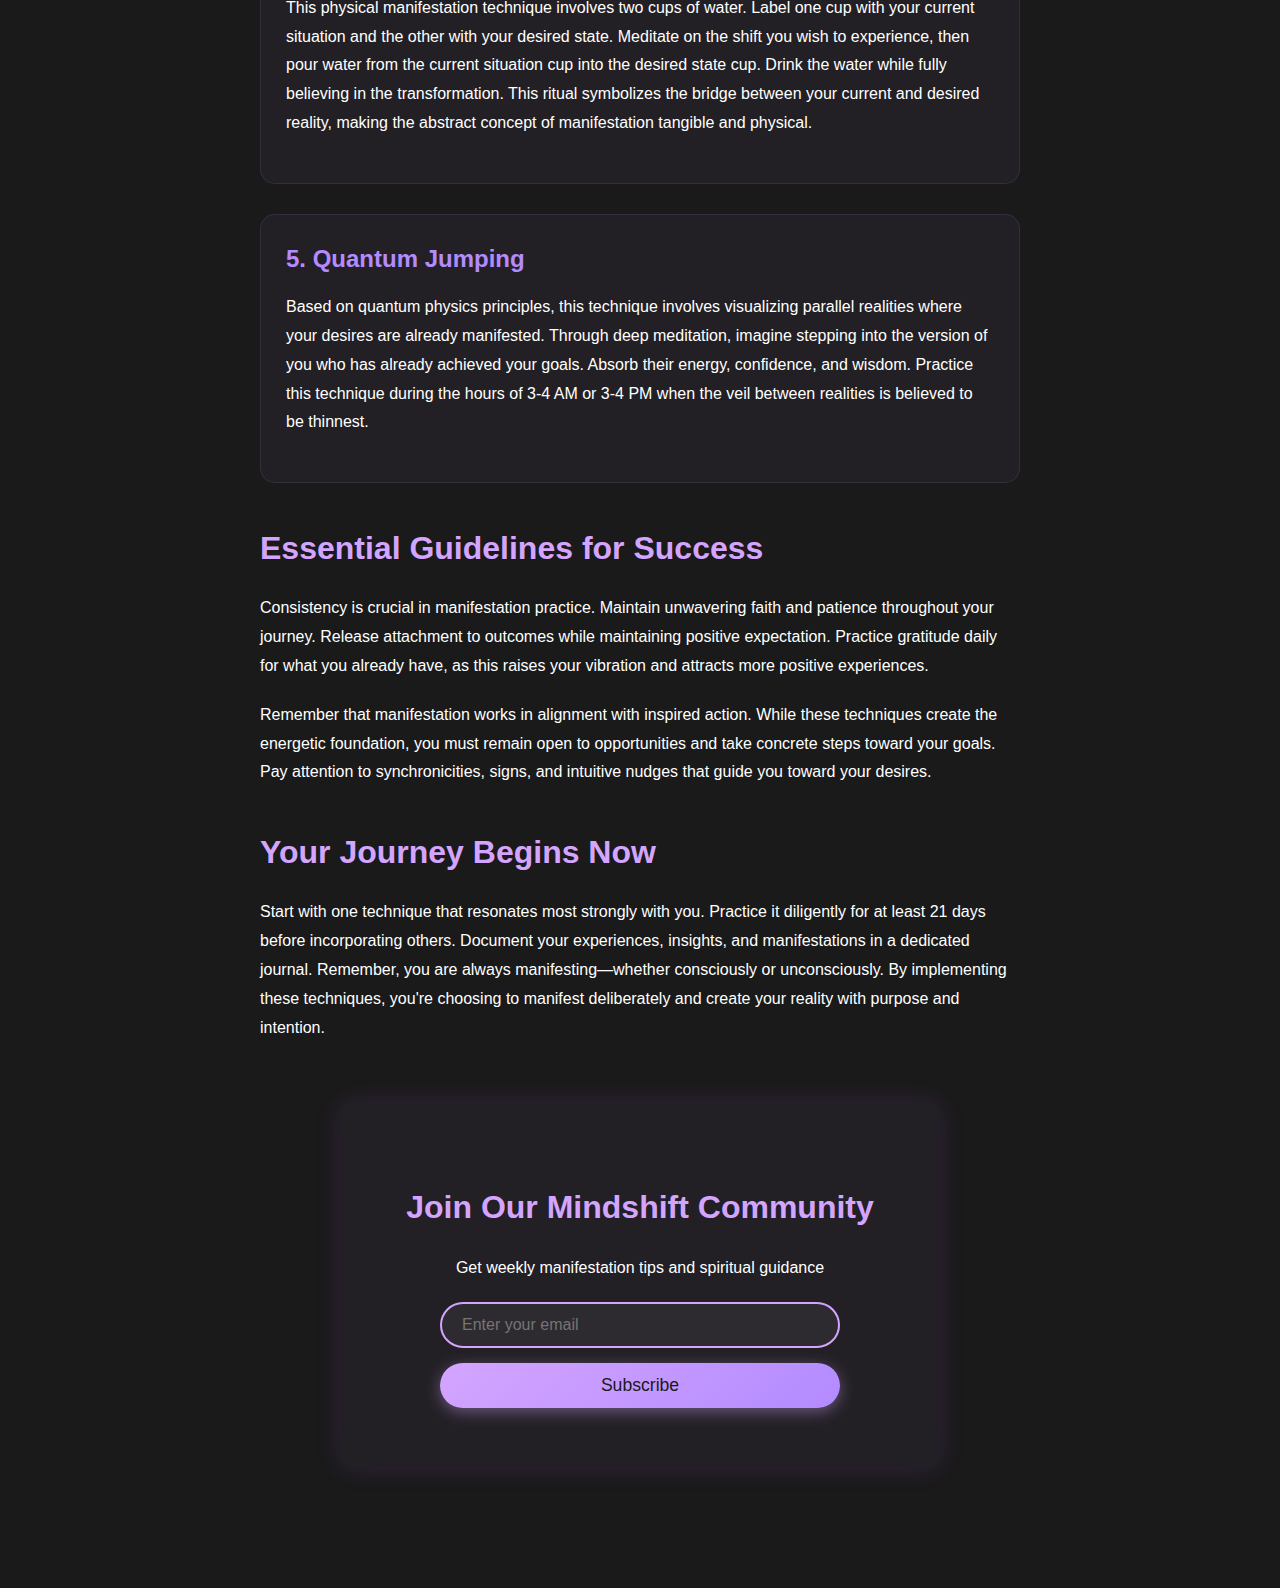
==== commit 3549a07a: "Update manifestation-guide.html" ====
--- a/manifestation-guide.html
+++ b/manifestation-guide.html
@@ -59,7 +59,16 @@
                 <h2>Your Journey Begins Now</h2>
                 <p>Start with one technique that resonates most strongly with you. Practice it diligently for at least 21 days before incorporating others. Document your experiences, insights, and manifestations in a dedicated journal. Remember, you are always manifesting—whether consciously or unconsciously. By implementing these techniques, you're choosing to manifest deliberately and create your reality with purpose and intention.</p>
             </section>
+            <div class="newsletter-section">
+                <h2>Join Our Mindshift Community</h2>
+                <p class="newsletter-tagline">Get weekly manifestation tips and spiritual guidance</p>
+                <form id="newsletter-form" class="newsletter-form">
+                    <input type="email" placeholder="Enter your email" required>
+                    <button type="submit" class="subscribe-button">Subscribe</button>
+                </form>
+            </div>
         </main>
     </div>
+    <script src="script.js"></script>
 </body>
 </html>
--- a/styles.css
+++ b/styles.css
@@ -216,3 +216,47 @@
         box-shadow: 0 0 40px var(--secondary-color);
     }
 }
+.newsletter-section {
+    background: rgba(212, 165, 255, 0.05);
+    border-radius: 15px;
+    padding: 40px;
+    margin: 60px auto;
+    max-width: 600px;
+    text-align: center;
+    box-shadow: 0 0 25px rgba(155, 77, 202, 0.2);
+}
+
+.newsletter-form {
+    display: flex;
+    flex-direction: column;
+    gap: 15px;
+    max-width: 400px;
+    margin: 20px auto;
+}
+
+.newsletter-form input {
+    padding: 12px 20px;
+    border: 2px solid var(--primary-color);
+    border-radius: 25px;
+    background: rgba(255, 255, 255, 0.05);
+    color: var(--text-color);
+    font-size: 1em;
+}
+
+.subscribe-button {
+    background: linear-gradient(135deg, var(--primary-color), var(--secondary-color));
+    color: var(--dark-bg);
+    border: none;
+    padding: 12px 30px;
+    font-size: 1.1em;
+    border-radius: 25px;
+    cursor: pointer;
+    transition: all 0.3s ease;
+    box-shadow: 0 4px 15px rgba(212, 165, 255, 0.4);
+    animation: glowing 1.5s infinite;
+}
+
+.subscribe-button:hover {
+    transform: translateY(-3px);
+    box-shadow: 0 6px 20px rgba(212, 165, 255, 0.6);
+}
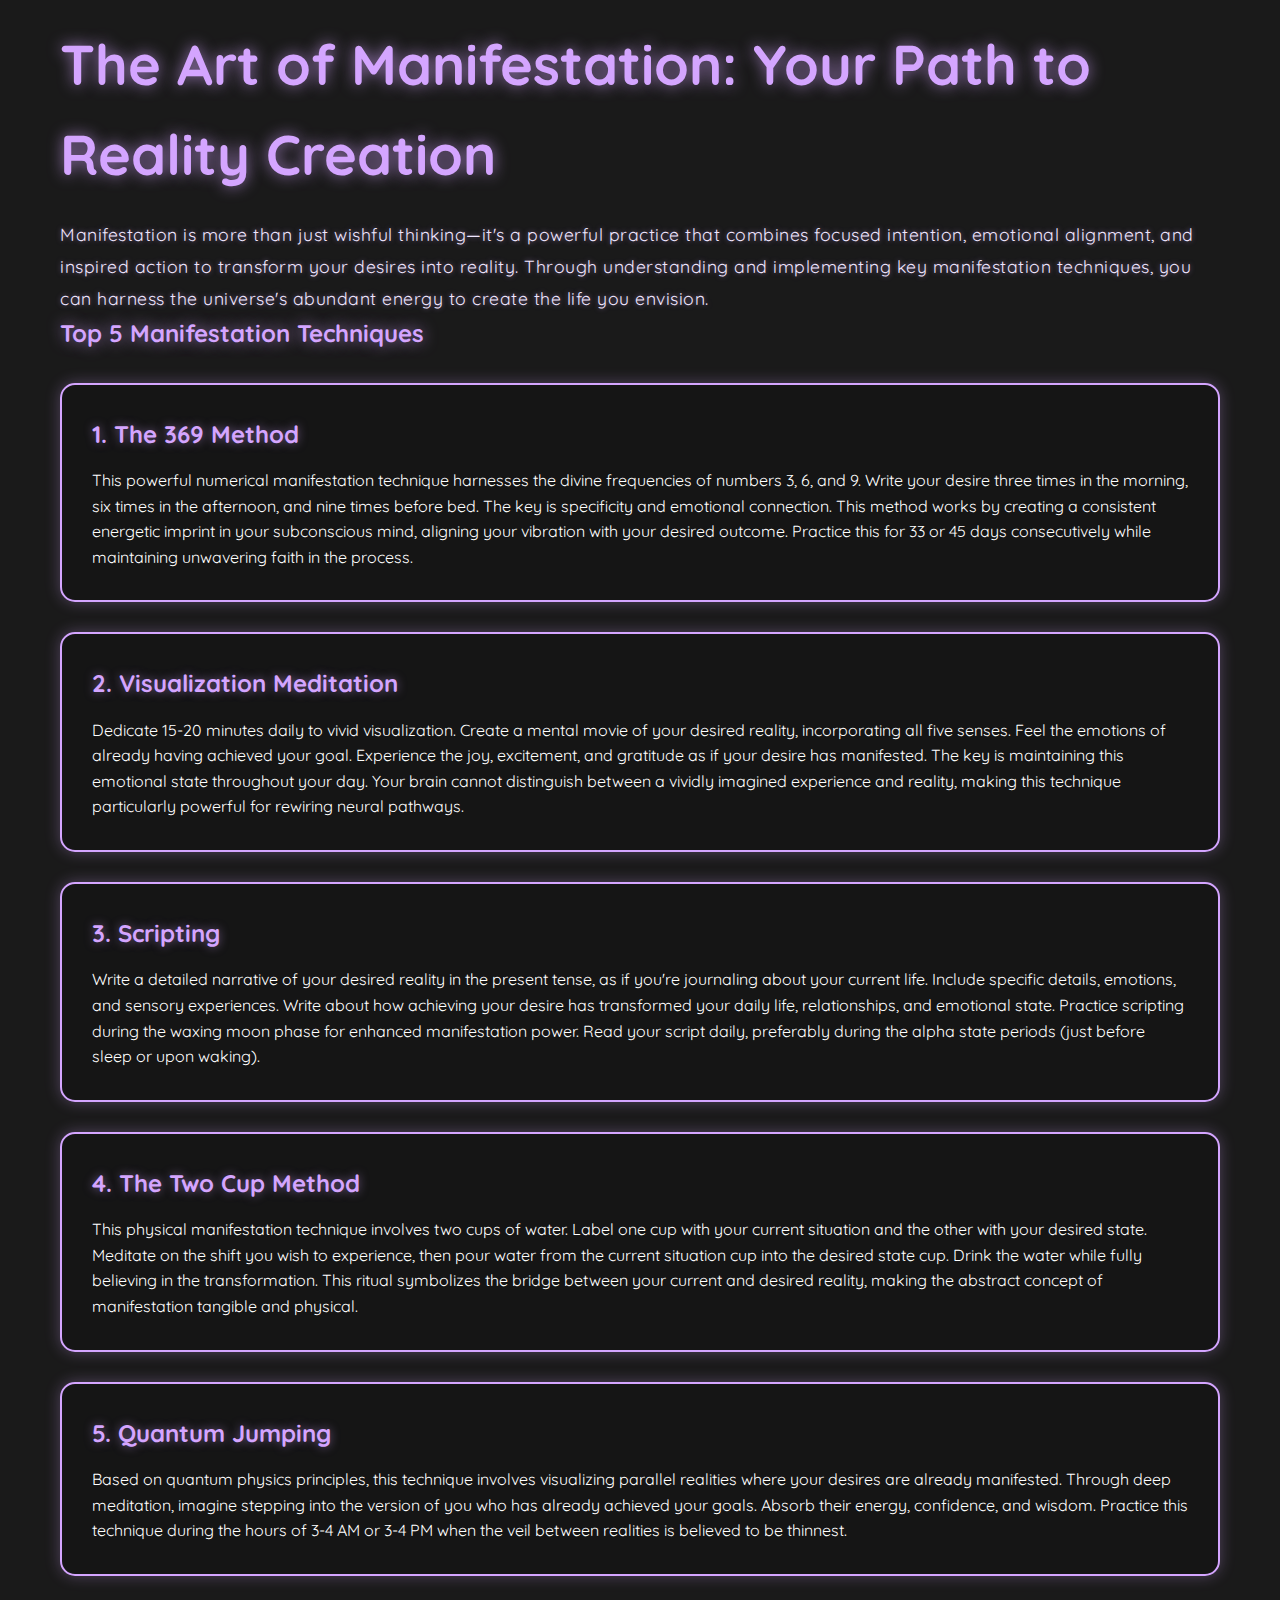
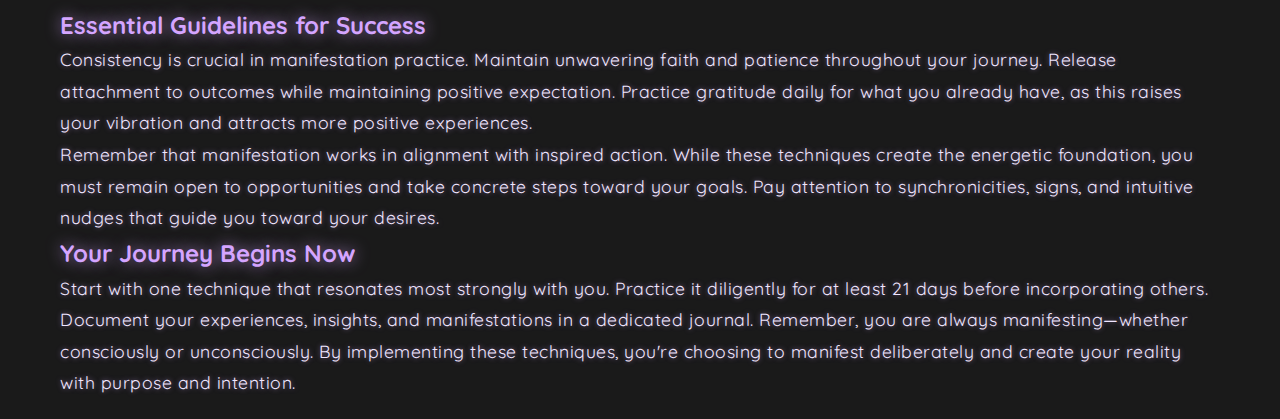
==== commit 27084c82: "Add files via upload" ====
--- a/manifestation-guide.html
+++ b/manifestation-guide.html
@@ -3,72 +3,50 @@
 <head>
     <meta charset="UTF-8">
     <meta name="viewport" content="width=device-width, initial-scale=1.0">
-    <title>Manifestation Guide | Mindshift</title>
-    <link rel="icon" type="image/x-icon" href="favicon.ico">
+    <title>The Art of Manifestation: Your Path to Reality Creation</title>
+    <link href="https://fonts.googleapis.com/css2?family=Quicksand:wght@300;400;500;600;700&display=swap" rel="stylesheet">
     <link rel="stylesheet" href="styles.css">
 </head>
 <body>
-    <div class="container guide-container">
-        <nav>
-            <a href="index.html"><img src="logo.png" alt="Mindshift Logo" class="logo-small"></a>
-        </nav>
-        <main class="guide-content">
-            <h1>The Art of Manifestation: Your Path to Reality Creation</h1>
+    <div class="container">
+        <h1 class="glow-text">The Art of Manifestation: Your Path to Reality Creation</h1>
 
-            <section class="intro">
-                <p>Manifestation is more than just wishful thinking—it's a powerful practice that combines focused intention, emotional alignment, and inspired action to transform your desires into reality. Through understanding and implementing key manifestation techniques, you can harness the universe's abundant energy to create the life you envision.</p>
-            </section>
+        <p class="vibrant-text">Manifestation is more than just wishful thinking—it's a powerful practice that combines focused intention, emotional alignment, and inspired action to transform your desires into reality. Through understanding and implementing key manifestation techniques, you can harness the universe's abundant energy to create the life you envision.</p>
 
-            <section class="techniques">
-                <h2>Top 5 Manifestation Techniques</h2>
+        <h2 class="glow-text">Top 5 Manifestation Techniques</h2>
 
-                <div class="technique">
-                    <h3>1. The 369 Method</h3>
-                    <p>This powerful numerical manifestation technique harnesses the divine frequencies of numbers 3, 6, and 9. Write your desire three times in the morning, six times in the afternoon, and nine times before bed. The key is specificity and emotional connection. This method works by creating a consistent energetic imprint in your subconscious mind, aligning your vibration with your desired outcome. Practice this for 33 or 45 days consecutively while maintaining unwavering faith in the process.</p>
-                </div>
+        <div class="method-tile">
+            <h3>1. The 369 Method</h3>
+            <p>This powerful numerical manifestation technique harnesses the divine frequencies of numbers 3, 6, and 9. Write your desire three times in the morning, six times in the afternoon, and nine times before bed. The key is specificity and emotional connection. This method works by creating a consistent energetic imprint in your subconscious mind, aligning your vibration with your desired outcome. Practice this for 33 or 45 days consecutively while maintaining unwavering faith in the process.</p>
+        </div>
 
-                <div class="technique">
-                    <h3>2. Visualization Meditation</h3>
-                    <p>Dedicate 15-20 minutes daily to vivid visualization. Create a mental movie of your desired reality, incorporating all five senses. Feel the emotions of already having achieved your goal. Experience the joy, excitement, and gratitude as if your desire has manifested. The key is maintaining this emotional state throughout your day. Your brain cannot distinguish between a vividly imagined experience and reality, making this technique particularly powerful for rewiring neural pathways.</p>
-                </div>
+        <div class="method-tile">
+            <h3>2. Visualization Meditation</h3>
+            <p>Dedicate 15-20 minutes daily to vivid visualization. Create a mental movie of your desired reality, incorporating all five senses. Feel the emotions of already having achieved your goal. Experience the joy, excitement, and gratitude as if your desire has manifested. The key is maintaining this emotional state throughout your day. Your brain cannot distinguish between a vividly imagined experience and reality, making this technique particularly powerful for rewiring neural pathways.</p>
+        </div>
 
-                <div class="technique">
-                    <h3>3. Scripting</h3>
-                    <p>Write a detailed narrative of your desired reality in the present tense, as if you're journaling about your current life. Include specific details, emotions, and sensory experiences. Write about how achieving your desire has transformed your daily life, relationships, and emotional state. Practice scripting during the waxing moon phase for enhanced manifestation power. Read your script daily, preferably during the alpha state periods (just before sleep or upon waking).</p>
-                </div>
+        <div class="method-tile">
+            <h3>3. Scripting</h3>
+            <p>Write a detailed narrative of your desired reality in the present tense, as if you're journaling about your current life. Include specific details, emotions, and sensory experiences. Write about how achieving your desire has transformed your daily life, relationships, and emotional state. Practice scripting during the waxing moon phase for enhanced manifestation power. Read your script daily, preferably during the alpha state periods (just before sleep or upon waking).</p>
+        </div>
 
-                <div class="technique">
-                    <h3>4. The Two Cup Method</h3>
-                    <p>This physical manifestation technique involves two cups of water. Label one cup with your current situation and the other with your desired state. Meditate on the shift you wish to experience, then pour water from the current situation cup into the desired state cup. Drink the water while fully believing in the transformation. This ritual symbolizes the bridge between your current and desired reality, making the abstract concept of manifestation tangible and physical.</p>
-                </div>
+        <div class="method-tile">
+            <h3>4. The Two Cup Method</h3>
+            <p>This physical manifestation technique involves two cups of water. Label one cup with your current situation and the other with your desired state. Meditate on the shift you wish to experience, then pour water from the current situation cup into the desired state cup. Drink the water while fully believing in the transformation. This ritual symbolizes the bridge between your current and desired reality, making the abstract concept of manifestation tangible and physical.</p>
+        </div>
 
-                <div class="technique">
-                    <h3>5. Quantum Jumping</h3>
-                    <p>Based on quantum physics principles, this technique involves visualizing parallel realities where your desires are already manifested. Through deep meditation, imagine stepping into the version of you who has already achieved your goals. Absorb their energy, confidence, and wisdom. Practice this technique during the hours of 3-4 AM or 3-4 PM when the veil between realities is believed to be thinnest.</p>
-                </div>
-            </section>
+        <div class="method-tile">
+            <h3>5. Quantum Jumping</h3>
+            <p>Based on quantum physics principles, this technique involves visualizing parallel realities where your desires are already manifested. Through deep meditation, imagine stepping into the version of you who has already achieved your goals. Absorb their energy, confidence, and wisdom. Practice this technique during the hours of 3-4 AM or 3-4 PM when the veil between realities is believed to be thinnest.</p>
+        </div>
 
-            <section class="implementation">
-                <h2>Essential Guidelines for Success</h2>
-                <p>Consistency is crucial in manifestation practice. Maintain unwavering faith and patience throughout your journey. Release attachment to outcomes while maintaining positive expectation. Practice gratitude daily for what you already have, as this raises your vibration and attracts more positive experiences.</p>
+        <h2 class="glow-text">Essential Guidelines for Success</h2>
+        <p class="vibrant-text">Consistency is crucial in manifestation practice. Maintain unwavering faith and patience throughout your journey. Release attachment to outcomes while maintaining positive expectation. Practice gratitude daily for what you already have, as this raises your vibration and attracts more positive experiences.</p>
 
-                <p>Remember that manifestation works in alignment with inspired action. While these techniques create the energetic foundation, you must remain open to opportunities and take concrete steps toward your goals. Pay attention to synchronicities, signs, and intuitive nudges that guide you toward your desires.</p>
-            </section>
+        <p class="vibrant-text">Remember that manifestation works in alignment with inspired action. While these techniques create the energetic foundation, you must remain open to opportunities and take concrete steps toward your goals. Pay attention to synchronicities, signs, and intuitive nudges that guide you toward your desires.</p>
 
-            <section class="conclusion">
-                <h2>Your Journey Begins Now</h2>
-                <p>Start with one technique that resonates most strongly with you. Practice it diligently for at least 21 days before incorporating others. Document your experiences, insights, and manifestations in a dedicated journal. Remember, you are always manifesting—whether consciously or unconsciously. By implementing these techniques, you're choosing to manifest deliberately and create your reality with purpose and intention.</p>
-            </section>
-            <div class="newsletter-section">
-                <h2>Join Our Mindshift Community</h2>
-                <p class="newsletter-tagline">Get weekly manifestation tips and spiritual guidance</p>
-                <form id="newsletter-form" class="newsletter-form">
-                    <input type="email" placeholder="Enter your email" required>
-                    <button type="submit" class="subscribe-button">Subscribe</button>
-                </form>
-            </div>
-        </main>
+        <h2 class="glow-text">Your Journey Begins Now</h2>
+        <p class="vibrant-text">Start with one technique that resonates most strongly with you. Practice it diligently for at least 21 days before incorporating others. Document your experiences, insights, and manifestations in a dedicated journal. Remember, you are always manifesting—whether consciously or unconsciously. By implementing these techniques, you're choosing to manifest deliberately and create your reality with purpose and intention.</p>
     </div>
-    <script src="script.js"></script>
 </body>
 </html>
--- a/styles.css
+++ b/styles.css
@@ -12,7 +12,7 @@
 }
 
 body {
-    font-family: 'Arial', sans-serif;
+    font-family: 'Quicksand', 'Arial', sans-serif;
     background-color: var(--dark-bg);
     color: var(--text-color);
     line-height: 1.6;
@@ -31,12 +31,17 @@
 
 .logo {
     width: 120px;
-    height: auto;
-    transition: transform 0.3s ease;
+    height: 120px;
+    border-radius: 50%;
+    object-fit: cover;
+    transition: all 0.3s ease;
+    box-shadow: 0 0 20px var(--primary-color);
+    animation: logoGlow 2s infinite alternate;
 }
 
 .logo:hover {
     transform: scale(1.1);
+    box-shadow: 0 0 30px var(--secondary-color);
 }
 
 .hero-section {
@@ -49,7 +54,8 @@
     width: 100%;
     max-width: 1000px;
     border-radius: 15px;
-    box-shadow: 0 4px 20px rgba(212, 165, 255, 0.3);
+    box-shadow: 0 0 25px var(--primary-color);
+    animation: bannerGlow 2s infinite alternate;
 }
 
 .hero-content {
@@ -78,152 +84,76 @@
     border-radius: 25px;
     cursor: pointer;
     transition: all 0.3s ease;
-    box-shadow: 0 4px 15px rgba(212, 165, 255, 0.4);
+    box-shadow: 0 4px 15px rgba(212,165,255,0.4);
 }
 
 #cta-button:hover {
     transform: translateY(-3px);
-    box-shadow: 0 6px 20px rgba(212, 165, 255, 0.6);
-}
-
-@media (max-width: 768px) {
-    h1 {
-        font-size: 2.5em;
-    }
-    
-    .tagline {
-        font-size: 1.4em;
-    }
-    
-    #cta-button {
-        padding: 12px 30px;
-        font-size: 1em;
-    }
-}
-/* Add these styles to your existing CSS file */
-
-/* Guide page specific styles */
-.guide-container {
-    background-color: var(--dark-bg);
-    min-height: 100vh;
-}
-
-.guide-content {
-    max-width: 800px;
-    margin: 0 auto;
-    padding: 40px 20px;
-}
-
-.guide-content h1 {
-    font-size: 3em;
-    background: linear-gradient(135deg, var(--primary-color), var(--secondary-color));
-    -webkit-background-clip: text;
-    -webkit-text-fill-color: transparent;
-    margin-bottom: 30px;
-    text-shadow: 2px 2px 4px rgba(0, 0, 0, 0.3);
-}
-
-.guide-content h2 {
-    color: var(--primary-color);
-    font-size: 2em;
-    margin: 40px 0 20px;
-}
-
-.guide-content h3 {
-    color: var(--secondary-color);
-    font-size: 1.5em;
-    margin-bottom: 15px;
-}
-
-.guide-content p {
-    color: var(--text-color);
-    font-family: 'Quicksand', 'Arial', sans-serif;
+    box-shadow: 0 6px 20px rgba(212,165,255,0.6);
+}
+
+.vibrant-text {
+    color: #f0e6ff;
+    font-size: 1.1em;
     line-height: 1.8;
-    margin-bottom: 20px;
-}
-
-.technique {
-    background: rgba(212, 165, 255, 0.05);
-    border-radius: 15px;
-    padding: 25px;
+    text-shadow: 0 0 5px rgba(212,165,255,0.5);
+    letter-spacing: 0.5px;
+}
+
+.main-nav {
+    display: flex;
+    justify-content: center;
+    align-items: center;
+    gap: 50px;
     margin: 30px 0;
-    transition: transform 0.3s ease;
-    border: 1px solid rgba(212, 165, 255, 0.1);
-}
-
-.technique:hover {
-    transform: translateX(10px);
-    background: rgba(212, 165, 255, 0.08);
-}
-
-.logo-small {
-    width: 60px;
-    height: 60px;
-    border-radius: 50%;
-    margin: 20px;
-    transition: transform 0.3s ease;
-    box-shadow: 0 0 15px var(--primary-color);
-}
-
-.logo-small:hover {
+}
+
+.nav-button {
+    text-decoration: none;
+    background-color: black;
+    color: var(--primary-color);
+    border: 2px solid var(--primary-color);
+    padding: 20px 60px;
+    font-size: 1.4em;
+    border-radius: 25px;
+    cursor: pointer;
+    transition: all 0.3s ease;
+    box-shadow: 0 0 10px rgba(212, 165, 255, 0.3);
+    transform: scale(0.95);
+    display: inline-block;
+}
+
+.nav-button:hover {
+    transform: scale(1.05);
+    box-shadow: 0 0 15px rgba(212, 165, 255, 0.5);
+}
+
+.nav-button.active {
+    background-color: var(--primary-color);
+    color: black;
     transform: scale(1.1);
-    box-shadow: 0 0 25px var(--secondary-color);
-}
-
-/* Add this in the head of your HTML for the girly font */
-@import url('https://fonts.googleapis.com/css2?family=Quicksand:wght@300;400;500;600&display=swap');
-
-/* Modified logo styles */
-.logo {
-    width: 120px;
-    height: 120px;
-    border-radius: 50%;
-    object-fit: cover;
-    transition: all 0.3s ease;
-    box-shadow: 0 0 20px var(--primary-color);
-    animation: logoGlow 2s infinite alternate;
-}
-
-.logo:hover {
-    transform: scale(1.1);
-    box-shadow: 0 0 30px var(--secondary-color);
-}
-
-/* Modified banner styles */
-.banner {
-    width: 100%;
-    max-width: 1000px;
-    border-radius: 15px;
-    box-shadow: 0 0 25px var(--primary-color);
-    animation: bannerGlow 2s infinite alternate;
-}
-
-/* Add these new animations */
-@keyframes logoGlow {
+    box-shadow: 0 0 25px rgba(212, 165, 255, 0.7);
+    animation: buttonPulse 1.5s infinite alternate;
+}
+
+@keyframes buttonPulse {
     from {
-        box-shadow: 0 0 20px var(--primary-color);
+        box-shadow: 0 0 20px rgba(212, 165, 255, 0.7);
     }
     to {
-        box-shadow: 0 0 35px var(--secondary-color);
+        box-shadow: 0 0 35px rgba(212, 165, 255, 1);
     }
 }
 
-@keyframes bannerGlow {
-    from {
-        box-shadow: 0 0 25px var(--primary-color);
-    }
-    to {
-        box-shadow: 0 0 40px var(--secondary-color);
-    }
-}
 .newsletter-section {
-    background: rgba(212, 165, 255, 0.05);
+    background: rgba(20, 20, 20, 0.8);
     border-radius: 15px;
     padding: 40px;
     margin: 60px auto;
     max-width: 600px;
     text-align: center;
-    box-shadow: 0 0 25px rgba(155, 77, 202, 0.2);
+    box-shadow: 0 0 20px var(--primary-color);
+    border: 1px solid rgba(212, 165, 255, 0.2);
 }
 
 .newsletter-form {
@@ -238,9 +168,15 @@
     padding: 12px 20px;
     border: 2px solid var(--primary-color);
     border-radius: 25px;
-    background: rgba(255, 255, 255, 0.05);
+    background: rgba(30, 30, 30, 0.7);
     color: var(--text-color);
     font-size: 1em;
+    transition: all 0.3s ease;
+}
+
+.newsletter-form input:focus {
+    outline: none;
+    box-shadow: 0 0 10px var(--primary-color);
 }
 
 .subscribe-button {
@@ -253,10 +189,247 @@
     cursor: pointer;
     transition: all 0.3s ease;
     box-shadow: 0 4px 15px rgba(212, 165, 255, 0.4);
-    animation: glowing 1.5s infinite;
 }
 
 .subscribe-button:hover {
     transform: translateY(-3px);
     box-shadow: 0 6px 20px rgba(212, 165, 255, 0.6);
 }
+
+.contact-button {
+    display: block;
+    width: 250px;
+    margin: 30px auto;
+    background: linear-gradient(135deg, var(--primary-color), var(--secondary-color));
+    color: var(--dark-bg);
+    border: none;
+    padding: 15px 40px;
+    font-size: 1.2em;
+    border-radius: 25px;
+    cursor: pointer;
+    transition: all 0.3s ease;
+    box-shadow: 0 4px 15px rgba(212, 165, 255, 0.4);
+    text-align: center;
+    text-decoration: none;
+    position: relative;
+    overflow: hidden;
+    animation: contactButtonGlow 2s infinite alternate;
+}
+
+.contact-button:hover {
+    transform: translateY(-3px);
+    box-shadow: 0 6px 20px rgba(212, 165, 255, 0.6);
+}
+
+@keyframes contactButtonGlow {
+    from {
+        box-shadow: 0 0 10px rgba(212, 165, 255, 0.5);
+    }
+    to {
+        box-shadow: 0 0 25px rgba(212, 165, 255, 0.8);
+    }
+}
+
+@keyframes logoGlow {
+    from { box-shadow: 0 0 20px var(--primary-color); }
+    to { box-shadow: 0 0 35px var(--secondary-color); }
+}
+
+@keyframes bannerGlow {
+    from { box-shadow: 0 0 25px var(--primary-color); }
+    to { box-shadow: 0 0 40px var(--secondary-color); }
+}
+
+@media (max-width: 768px) {
+    h1 { font-size: 2.5em; }
+    .tagline { font-size: 1.4em; }
+    #cta-button, .nav-button { padding: 12px 30px; font-size: 1em; }
+}
+
+.main-content-intro {
+    display: flex;
+    justify-content: center;
+    align-items: center;
+    height: calc(100vh - 300px);
+    margin-top: 60px; /* Increased margin to move tiles down */
+}
+
+.section-tiles {
+    display: flex;
+    justify-content: center;
+    gap: 30px;
+}
+
+.section-tile {
+    background-color: rgba(20, 20, 20, 0.8);
+    border: 2px solid var(--primary-color);
+    border-radius: 15px;
+    padding: 40px;
+    width: 350px;
+    text-align: center;
+    transition: all 0.3s ease;
+    box-shadow: 0 0 15px rgba(212, 165, 255, 0.3);
+}
+
+.section-tile:hover {
+    transform: scale(1.05);
+    box-shadow: 0 0 25px rgba(212, 165, 255, 0.6);
+}
+
+.section-tile h2 {
+    color: var(--primary-color);
+    font-size: 2em;
+    text-shadow: 0 0 15px rgba(212, 165, 255, 0.7);
+    margin-bottom: 25px;
+}
+
+.section-tile p {
+    color: #f0e6ff;
+    text-shadow: 0 0 5px rgba(212, 165, 255, 0.3);
+    line-height: 1.8;
+    margin-top: 15px;
+}
+
+.section-tile p strong {
+    color: var(--primary-color);
+    font-weight: 600;
+    text-shadow: 0 0 10px rgba(212, 165, 255, 0.5);
+}
+
+.article-tile {
+    background-color: rgba(20, 20, 20, 0.8);
+    border: 2px solid var(--primary-color);
+    border-radius: 15px;
+    padding: 30px;
+    width: 350px;
+    text-align: center;
+    transition: all 0.3s ease;
+    box-shadow: 0 0 15px rgba(212, 165, 255, 0.3);
+    position: relative;
+    overflow: hidden;
+    margin: 20px;
+    cursor: pointer;
+}
+
+.article-tile:hover {
+    transform: scale(1.05);
+    box-shadow: 0 0 25px rgba(212, 165, 255, 0.6);
+}
+
+.article-tile h2 {
+    color: var(--primary-color);
+    font-size: 1.8em;
+    margin-bottom: 15px;
+    text-shadow: 0 0 10px rgba(212, 165, 255, 0.5);
+}
+
+.article-banner {
+    width: 100%;
+    border-radius: 10px;
+    margin-bottom: 15px;
+}
+
+.article-tile p {
+    color: #f0e6ff;
+    margin-bottom: 20px;
+    text-shadow: 0 0 5px rgba(212, 165, 255, 0.3);
+}
+
+.article-link {
+    position: absolute;
+    top: 0;
+    left: 0;
+    width: 100%;
+    height: 100%;
+}
+
+.method-tile {
+    background-color: rgba(20, 20, 20, 0.8);
+    border: 2px solid var(--primary-color);
+    border-radius: 15px;
+    padding: 30px;
+    margin: 30px 0;
+    box-shadow: 0 0 15px rgba(212, 165, 255, 0.3);
+    transition: all 0.3s ease;
+}
+
+.method-tile:hover {
+    transform: scale(1.02);
+    box-shadow: 0 0 25px rgba(212, 165, 255, 0.6);
+}
+
+.method-tile h3 {
+    color: var(--primary-color);
+    font-size: 1.5em;
+    margin-bottom: 15px;
+    text-shadow: 0 0 10px rgba(212, 165, 255, 0.5);
+}
+
+.glow-text {
+    color: var(--primary-color);
+    text-shadow: 0 0 15px rgba(212, 165, 255, 0.7);
+}
+
+
+
+[Previous CSS code remains exactly the same until the end]
+
+/* Add these new styles at the end of the file */
+.resources-container {
+    display: flex;
+    justify-content: center;
+    gap: 50px;
+    margin-top: 40px;
+}
+
+.resources-container .article-tile {
+    margin: 0;
+}
+
+.resources-container .newsletter-section {
+    margin: 20px 0 0 0;
+    background: none;
+    box-shadow: none;
+    border: none;
+    padding: 0;
+}
+
+.resources-container .newsletter-form {
+    margin: 0;
+}
+
+.resources-container .article-tile .article-link {
+    cursor: pointer;
+    text-decoration: none;
+}
+
+.resources-container {
+    display: flex;
+    justify-content: center;
+    flex-wrap: wrap;
+    gap: 50px;
+    margin-top: 40px;
+    padding: 0 20px;
+}
+
+.resources-container .article-tile {
+    margin: 0;
+    flex: 0 1 350px;
+}
+
+.resources-container .newsletter-section {
+    margin: 20px 0 0 0;
+    background: none;
+    box-shadow: none;
+    border: none;
+    padding: 0;
+}
+
+.resources-container .newsletter-form {
+    margin: 0;
+}
+
+.resources-container .article-tile .article-link {
+    cursor: pointer;
+    text-decoration: none;
+}
